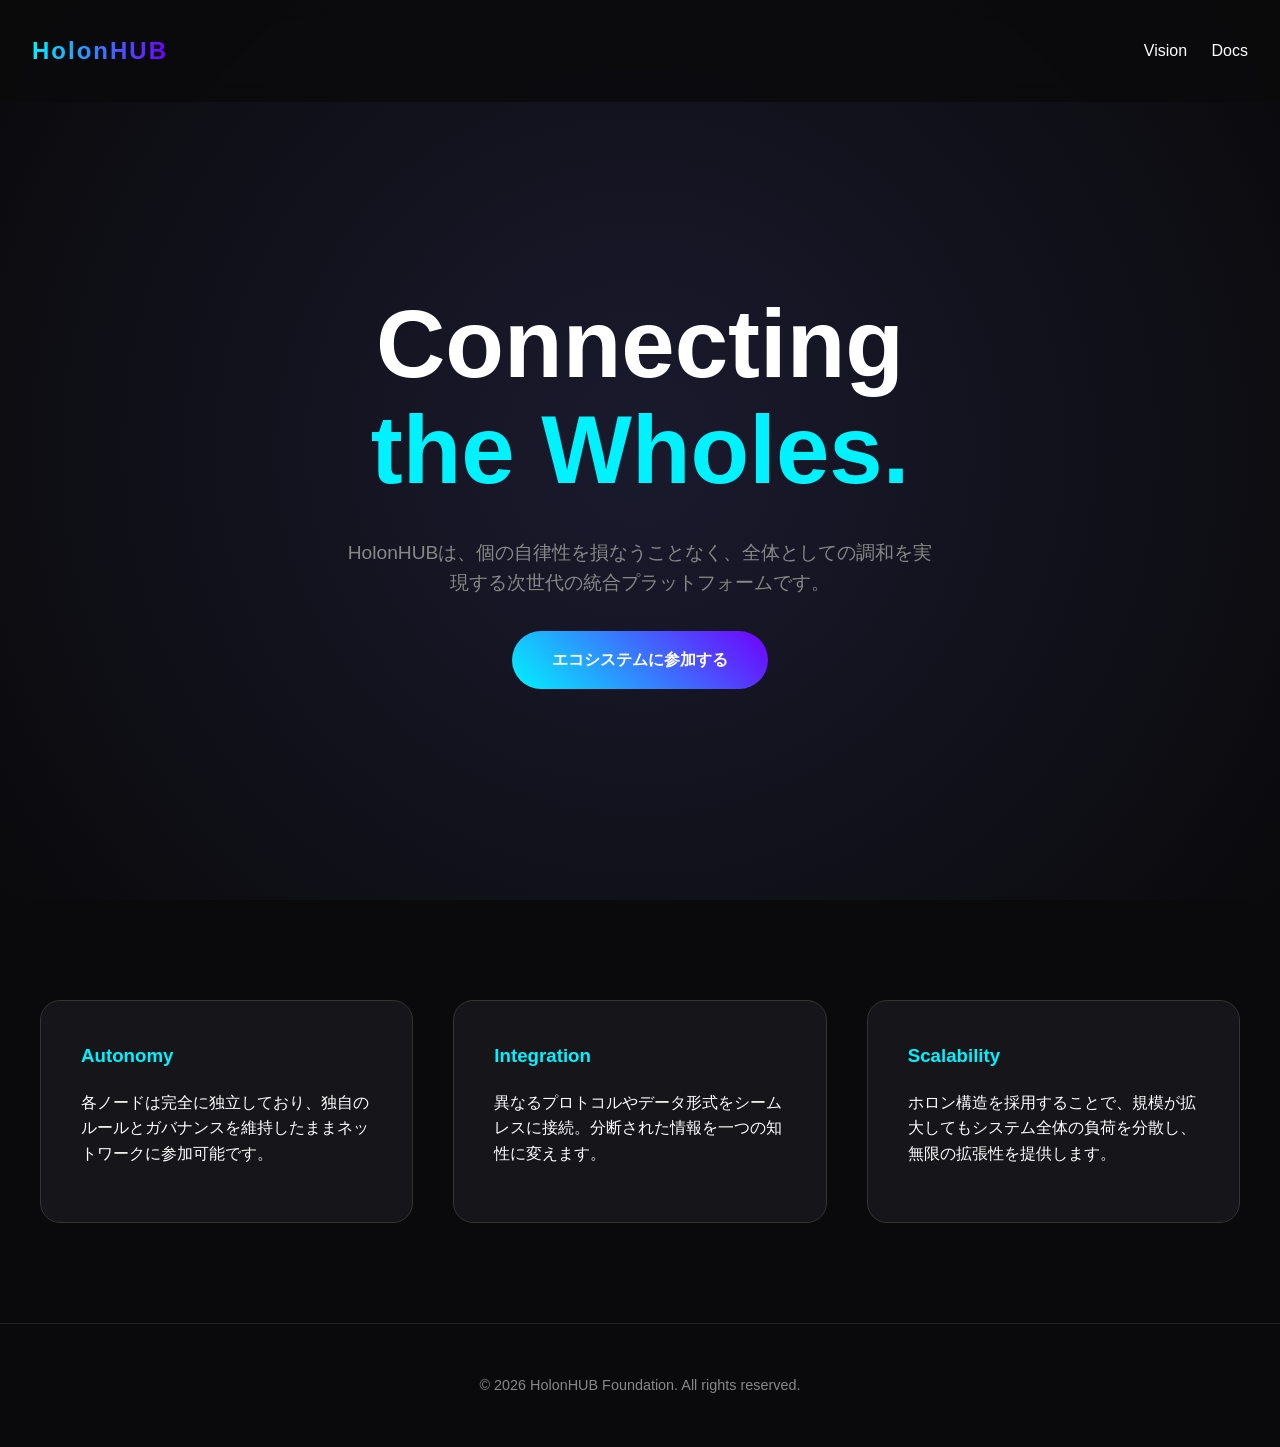
==== docs/index.html @ 489d226c "Rename important/docs/index.html to docs/index.html" ====
<!DOCTYPE html>
<html lang="ja">
<head>
    <meta charset="UTF-8">
    <meta name="robots" content="noindex, nofollow">
    <meta name="viewport" content="width=device-width, initial-scale=1.0">
    <title>HolonHUB | The Nexus of Autonomy</title>
    <style>
        :root {
            --primary: #00f2ff;
            --secondary: #7000ff;
            --bg: #0a0a0c;
            --text: #ffffff;
            --gray: #888;
        }

        body {
            margin: 0;
            font-family: 'Helvetica Neue', Arial, sans-serif;
            background-color: var(--bg);
            color: var(--text);
            line-height: 1.6;
            overflow-x: hidden;
        }

        /* Header */
        header {
            padding: 2rem;
            display: flex;
            justify-content: space-between;
            align-items: center;
            position: fixed;
            width: 100%;
            box-sizing: border-box;
            z-index: 100;
            background: rgba(10, 10, 12, 0.8);
            backdrop-filter: blur(10px);
        }

        .logo {
            font-size: 1.5rem;
            font-weight: bold;
            letter-spacing: 2px;
            background: linear-gradient(to right, var(--primary), var(--secondary));
            -webkit-background-clip: text;
            -webkit-text-fill-color: transparent;
        }

        /* Hero Section */
        .hero {
            height: 100vh;
            display: flex;
            flex-direction: column;
            justify-content: center;
            align-items: center;
            text-align: center;
            background: radial-gradient(circle at center, #1a1a2e 0%, #0a0a0c 100%);
        }

        .hero h1 {
            font-size: clamp(3rem, 10vw, 6rem);
            margin-bottom: 1rem;
            line-height: 1.1;
        }

        .hero p {
            font-size: 1.2rem;
            color: var(--gray);
            max-width: 600px;
            margin-bottom: 2rem;
        }

        .cta-button {
            padding: 1rem 2.5rem;
            background: linear-gradient(45deg, var(--primary), var(--secondary));
            border: none;
            color: white;
            font-weight: bold;
            border-radius: 50px;
            cursor: pointer;
            transition: transform 0.3s ease;
            text-decoration: none;
        }

        .cta-button:hover {
            transform: scale(1.05);
            box-shadow: 0 0 20px rgba(0, 242, 255, 0.4);
        }

        /* Features Section */
        .features {
            padding: 100px 20px;
            display: grid;
            grid-template-columns: repeat(auto-fit, minmax(300px, 1fr));
            gap: 40px;
            max-width: 1200px;
            margin: 0 auto;
        }

        .feature-card {
            background: #16161a;
            padding: 40px;
            border-radius: 20px;
            border: 1px solid #333;
            transition: border-color 0.3s;
        }

        .feature-card:hover {
            border-color: var(--primary);
        }

        .feature-card h3 {
            color: var(--primary);
            margin-top: 0;
        }

        /* Footer */
        footer {
            text-align: center;
            padding: 50px;
            border-top: 1px solid #222;
            color: var(--gray);
            font-size: 0.9rem;
        }
    </style>
</head>
<body>

    <header>
        <div class="logo">HolonHUB</div>
        <nav>
            <a href="#" style="color: white; text-decoration: none; margin-left: 20px;">Vision</a>
            <a href="#" style="color: white; text-decoration: none; margin-left: 20px;">Docs</a>
        </nav>
    </header>

    <section class="hero">
        <h1>Connecting<br><span style="color: var(--primary);">the Wholes.</span></h1>
        <p>HolonHUBは、個の自律性を損なうことなく、全体としての調和を実現する次世代の統合プラットフォームです。</p>
        <a href="#" class="cta-button">エコシステムに参加する</a>
    </section>

    <section class="features">
        <div class="feature-card">
            <h3>Autonomy</h3>
            <p>各ノードは完全に独立しており、独自のルールとガバナンスを維持したままネットワークに参加可能です。</p>
        </div>
        <div class="feature-card">
            <h3>Integration</h3>
            <p>異なるプロトコルやデータ形式をシームレスに接続。分断された情報を一つの知性に変えます。</p>
        </div>
        <div class="feature-card">
            <h3>Scalability</h3>
            <p>ホロン構造を採用することで、規模が拡大してもシステム全体の負荷を分散し、無限の拡張性を提供します。</p>
        </div>
    </section>

    <footer>
        &copy; 2026 HolonHUB Foundation. All rights reserved.
    </footer>

</body>
</html>
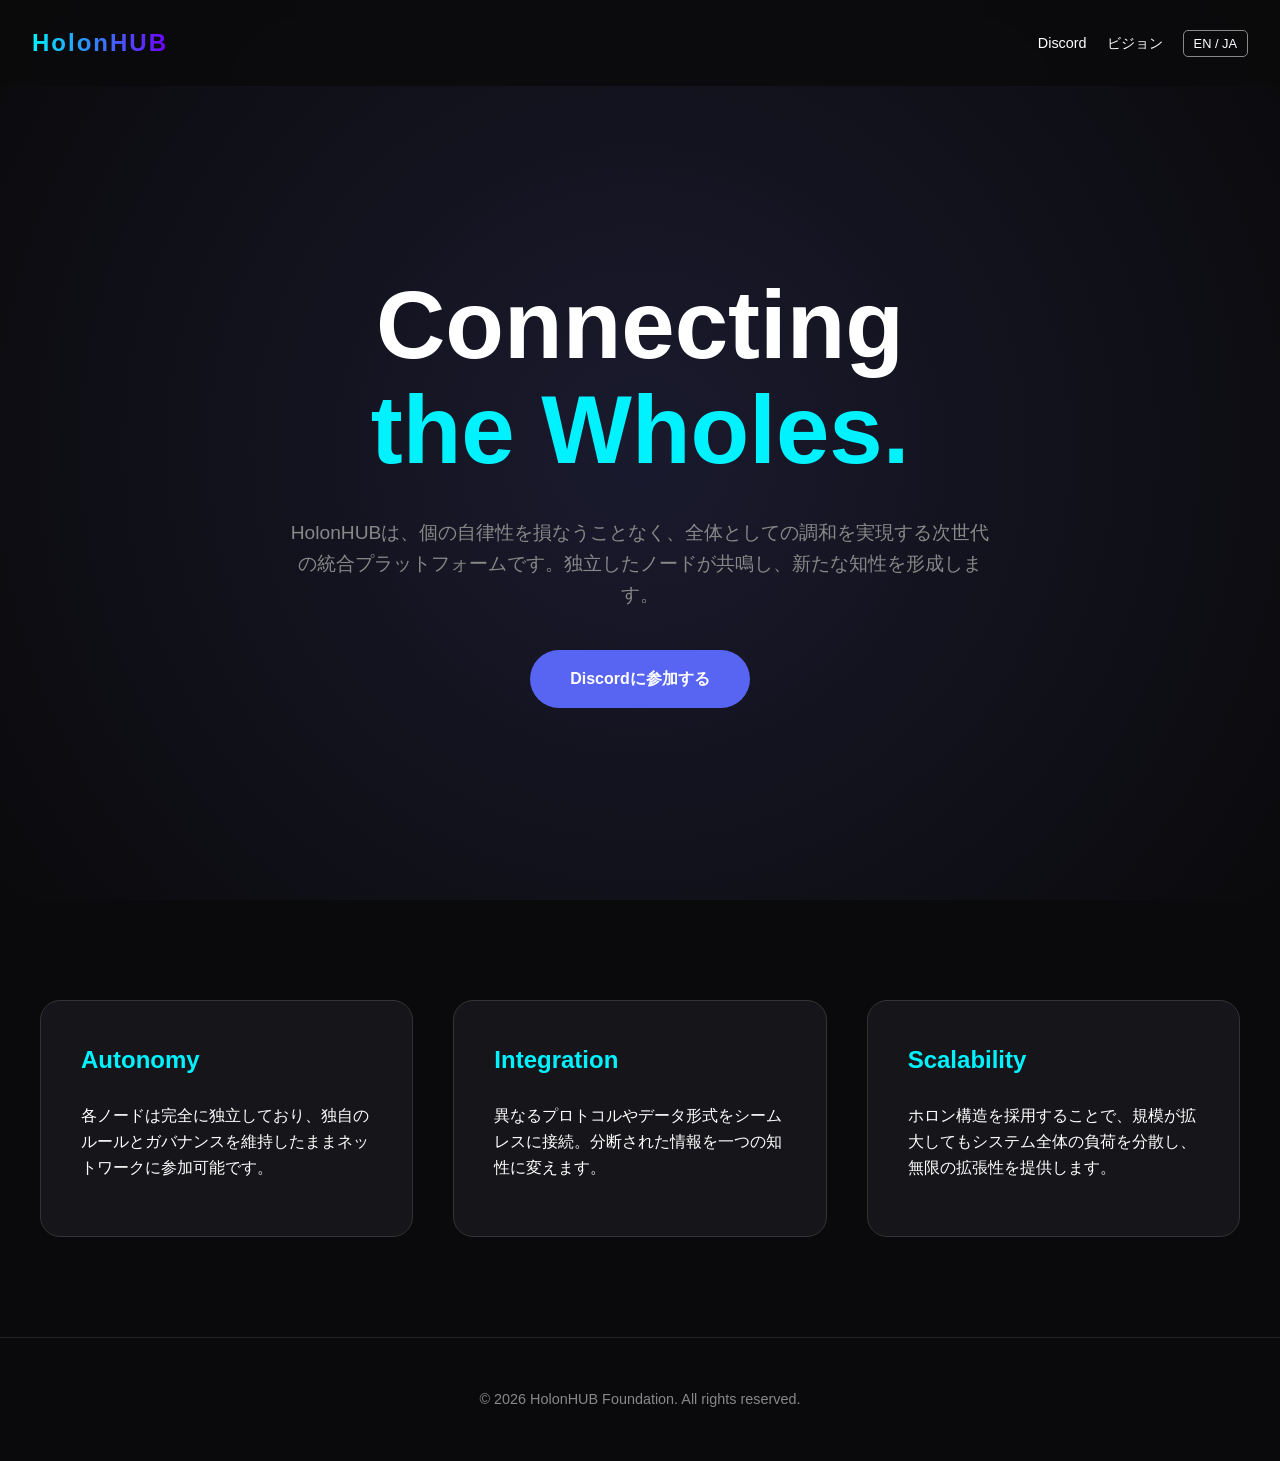
==== commit 6ea94b7d: "Update index.html" ====
--- a/docs/index.html
+++ b/docs/index.html
@@ -12,6 +12,7 @@
             --bg: #0a0a0c;
             --text: #ffffff;
             --gray: #888;
+            --discord: #5865F2;
         }
 
         body {
@@ -23,9 +24,15 @@
             overflow-x: hidden;
         }
 
+        /* Language Switching Logic */
+        [lang="en"] .lang-ja,
+        [lang="ja"] .lang-en {
+            display: none;
+        }
+
         /* Header */
         header {
-            padding: 2rem;
+            padding: 1.5rem 2rem;
             display: flex;
             justify-content: space-between;
             align-items: center;
@@ -46,6 +53,33 @@
             -webkit-text-fill-color: transparent;
         }
 
+        nav {
+            display: flex;
+            align-items: center;
+            gap: 20px;
+        }
+
+        nav a {
+            color: white;
+            text-decoration: none;
+            font-size: 0.9rem;
+            transition: color 0.3s;
+        }
+
+        nav a:hover {
+            color: var(--primary);
+        }
+
+        .lang-switch {
+            background: transparent;
+            border: 1px solid var(--gray);
+            color: white;
+            padding: 5px 10px;
+            border-radius: 5px;
+            cursor: pointer;
+            font-size: 0.8rem;
+        }
+
         /* Hero Section */
         .hero {
             height: 100vh;
@@ -55,6 +89,7 @@
             align-items: center;
             text-align: center;
             background: radial-gradient(circle at center, #1a1a2e 0%, #0a0a0c 100%);
+            padding: 0 20px;
         }
 
         .hero h1 {
@@ -66,8 +101,13 @@
         .hero p {
             font-size: 1.2rem;
             color: var(--gray);
-            max-width: 600px;
-            margin-bottom: 2rem;
+            max-width: 700px;
+            margin-bottom: 2.5rem;
+        }
+
+        .cta-group {
+            display: flex;
+            gap: 20px;
         }
 
         .cta-button {
@@ -78,8 +118,12 @@
             font-weight: bold;
             border-radius: 50px;
             cursor: pointer;
-            transition: transform 0.3s ease;
+            transition: transform 0.3s ease, box-shadow 0.3s;
             text-decoration: none;
+        }
+
+        .discord-button {
+            background: var(--discord);
         }
 
         .cta-button:hover {
@@ -102,16 +146,18 @@
             padding: 40px;
             border-radius: 20px;
             border: 1px solid #333;
-            transition: border-color 0.3s;
+            transition: 0.3s;
         }
 
         .feature-card:hover {
             border-color: var(--primary);
+            background: #1c1c22;
         }
 
         .feature-card h3 {
             color: var(--primary);
             margin-top: 0;
+            font-size: 1.5rem;
         }
 
         /* Footer */
@@ -124,34 +170,45 @@
         }
     </style>
 </head>
-<body>
-
-    <header>
+<body lang="ja"> <header>
         <div class="logo">HolonHUB</div>
         <nav>
-            <a href="#" style="color: white; text-decoration: none; margin-left: 20px;">Vision</a>
-            <a href="#" style="color: white; text-decoration: none; margin-left: 20px;">Docs</a>
+            <a href="https://discord.gg/EHBXqgZZYN" target="_blank">Discord</a>
+            <a href="#" class="lang-ja">ビジョン</a>
+            <a href="#" class="lang-en">Vision</a>
+            <button class="lang-switch" onclick="toggleLanguage()">EN / JA</button>
         </nav>
     </header>
 
     <section class="hero">
         <h1>Connecting<br><span style="color: var(--primary);">the Wholes.</span></h1>
-        <p>HolonHUBは、個の自律性を損なうことなく、全体としての調和を実現する次世代の統合プラットフォームです。</p>
-        <a href="#" class="cta-button">エコシステムに参加する</a>
+        
+        <p class="lang-ja">HolonHUBは、個の自律性を損なうことなく、全体としての調和を実現する次世代の統合プラットフォームです。独立したノードが共鳴し、新たな知性を形成します。</p>
+        <p class="lang-en">HolonHUB is a next-generation integration platform that achieves harmony as a whole without sacrificing individual autonomy. Independent nodes resonate to form a new intelligence.</p>
+        
+        <div class="cta-group">
+            <a href="https://discord.gg/EHBXqgZZYN" target="_blank" class="cta-button discord-button">
+                <span class="lang-ja">Discordに参加する</span>
+                <span class="lang-en">Join Discord</span>
+            </a>
+        </div>
     </section>
 
     <section class="features">
         <div class="feature-card">
             <h3>Autonomy</h3>
-            <p>各ノードは完全に独立しており、独自のルールとガバナンスを維持したままネットワークに参加可能です。</p>
+            <p class="lang-ja">各ノードは完全に独立しており、独自のルールとガバナンスを維持したままネットワークに参加可能です。</p>
+            <p class="lang-en">Each node is completely independent, allowing participation in the network while maintaining its own rules and governance.</p>
         </div>
         <div class="feature-card">
             <h3>Integration</h3>
-            <p>異なるプロトコルやデータ形式をシームレスに接続。分断された情報を一つの知性に変えます。</p>
+            <p class="lang-ja">異なるプロトコルやデータ形式をシームレスに接続。分断された情報を一つの知性に変えます。</p>
+            <p class="lang-en">Seamlessly connect different protocols and data formats. Transform fragmented information into a single intelligence.</p>
         </div>
         <div class="feature-card">
             <h3>Scalability</h3>
-            <p>ホロン構造を採用することで、規模が拡大してもシステム全体の負荷を分散し、無限の拡張性を提供します。</p>
+            <p class="lang-ja">ホロン構造を採用することで、規模が拡大してもシステム全体の負荷を分散し、無限の拡張性を提供します。</p>
+            <p class="lang-en">By adopting a holonic structure, the system distributes the load even as it scales, providing infinite extensibility.</p>
         </div>
     </section>
 
@@ -159,5 +216,16 @@
         &copy; 2026 HolonHUB Foundation. All rights reserved.
     </footer>
 
+    <script>
+        function toggleLanguage() {
+            const body = document.body;
+            if (body.getAttribute('lang') === 'ja') {
+                body.setAttribute('lang', 'en');
+            } else {
+                body.setAttribute('lang', 'ja');
+            }
+        }
+    </script>
+
 </body>
 </html>
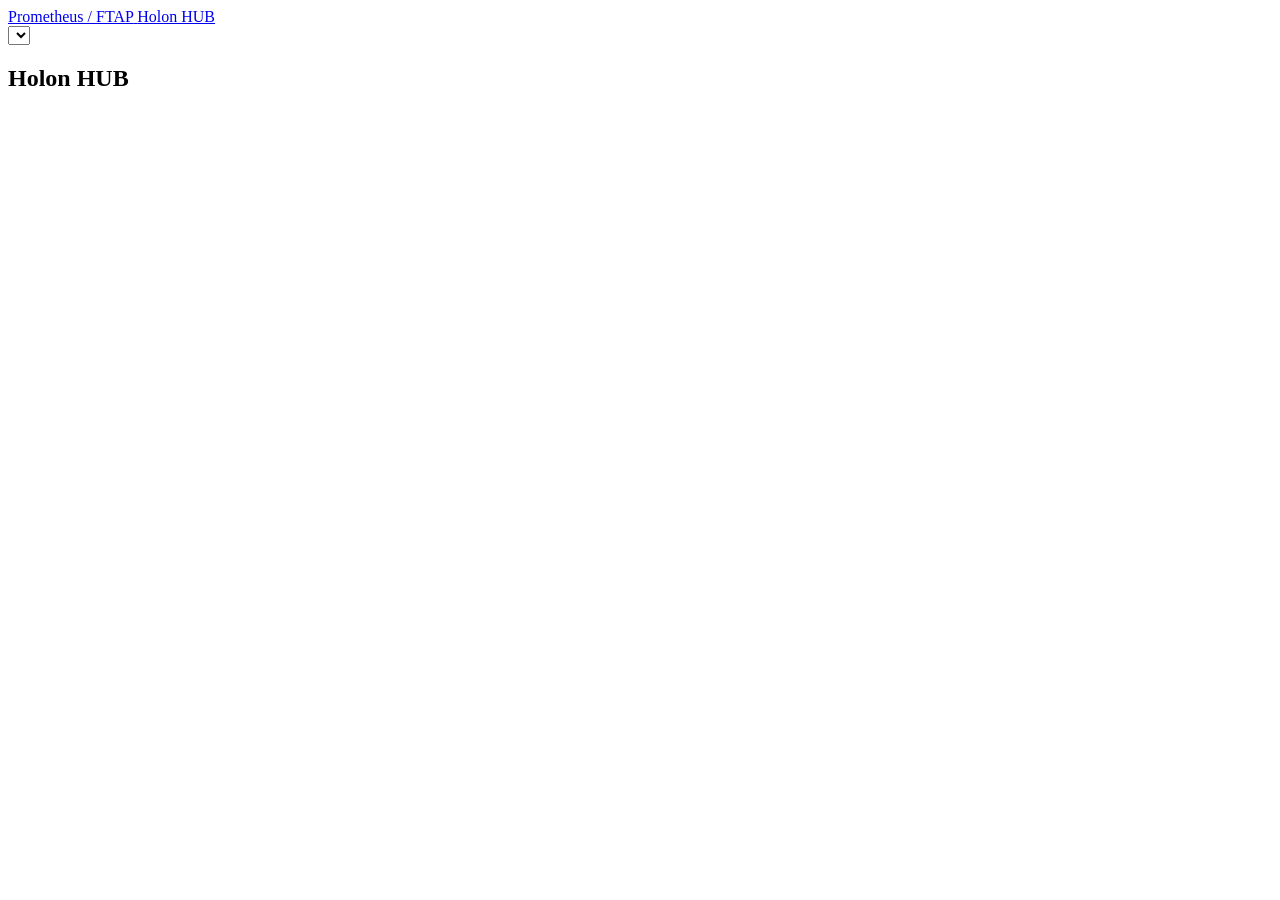
==== commit fb3524ce: "Update index.html" ====
--- a/docs/index.html
+++ b/docs/index.html
@@ -2,230 +2,131 @@
 <html lang="ja">
 <head>
     <meta charset="UTF-8">
+    <meta name="viewport" content="width=device-width, initial-scale=1.0">
     <meta name="robots" content="noindex, nofollow">
-    <meta name="viewport" content="width=device-width, initial-scale=1.0">
-    <title>HolonHUB | The Nexus of Autonomy</title>
-    <style>
-        :root {
-            --primary: #00f2ff;
-            --secondary: #7000ff;
-            --bg: #0a0a0c;
-            --text: #ffffff;
-            --gray: #888;
-            --discord: #5865F2;
-        }
+    <meta name="description" content="Holon HUB v1.5.5 multilingual overview built from hub-*.lua and orion.lua.">
+    <meta name="theme-color" content="#08111c">
+    <title>Holon HUB | Multilingual Build Overview</title>
+    <link rel="stylesheet" href="styles.css">
+</head>
+<body>
+    <div class="site-shell">
+        <div class="bg-orb orb-one" aria-hidden="true"></div>
+        <div class="bg-orb orb-two" aria-hidden="true"></div>
+        <div class="bg-grid" aria-hidden="true"></div>
 
-        body {
-            margin: 0;
-            font-family: 'Helvetica Neue', Arial, sans-serif;
-            background-color: var(--bg);
-            color: var(--text);
-            line-height: 1.6;
-            overflow-x: hidden;
-        }
+        <header class="site-header">
+            <a class="brand" href="#top" aria-label="Holon HUB home">
+                <span class="brand-meta">Prometheus / FTAP</span>
+                <span class="brand-line">
+                    <span class="brand-name">Holon HUB</span>
+                    <span class="brand-version" id="brand-version"></span>
+                </span>
+            </a>
 
-        /* Language Switching Logic */
-        [lang="en"] .lang-ja,
-        [lang="ja"] .lang-en {
-            display: none;
-        }
+            <nav class="main-nav" aria-label="Primary">
+                <a href="#overview" data-nav="overview"></a>
+                <a href="#systems" data-nav="systems"></a>
+                <a href="#interface" data-nav="interface"></a>
+                <a href="#languages" data-nav="languages"></a>
+            </nav>
 
-        /* Header */
-        header {
-            padding: 1.5rem 2rem;
-            display: flex;
-            justify-content: space-between;
-            align-items: center;
-            position: fixed;
-            width: 100%;
-            box-sizing: border-box;
-            z-index: 100;
-            background: rgba(10, 10, 12, 0.8);
-            backdrop-filter: blur(10px);
-        }
+            <label class="locale-control" for="locale-select">
+                <span class="locale-label" id="locale-label"></span>
+                <select id="locale-select" aria-label="Language"></select>
+            </label>
+        </header>
 
-        .logo {
-            font-size: 1.5rem;
-            font-weight: bold;
-            letter-spacing: 2px;
-            background: linear-gradient(to right, var(--primary), var(--secondary));
-            -webkit-background-clip: text;
-            -webkit-text-fill-color: transparent;
-        }
+        <main id="top">
+            <section class="hero reveal">
+                <div class="hero-copy">
+                    <p class="eyebrow" id="hero-eyebrow"></p>
+                    <h1 class="hero-title">
+                        <span class="hero-title-main">Holon HUB</span>
+                        <span class="hero-title-sub" id="hero-subtitle"></span>
+                    </h1>
+                    <p class="hero-lead" id="hero-lead"></p>
 
-        nav {
-            display: flex;
-            align-items: center;
-            gap: 20px;
-        }
+                    <div class="cta-row">
+                        <a class="button button-primary" id="cta-discord" target="_blank" rel="noreferrer"></a>
+                        <a class="button button-secondary" id="cta-tiktok" target="_blank" rel="noreferrer"></a>
+                        <a class="button button-secondary" id="cta-youtube" target="_blank" rel="noreferrer"></a>
+                    </div>
 
-        nav a {
-            color: white;
-            text-decoration: none;
-            font-size: 0.9rem;
-            transition: color 0.3s;
-        }
+                    <div class="stats-grid" id="stats-grid"></div>
+                </div>
 
-        nav a:hover {
-            color: var(--primary);
-        }
+                <aside class="hero-panel glass-card">
+                    <div class="panel-top">
+                        <p class="panel-kicker" id="snapshot-kicker"></p>
+                        <h2 class="panel-title" id="snapshot-title"></h2>
+                    </div>
+                    <p class="panel-body" id="snapshot-body"></p>
+                    <dl class="snapshot-list" id="snapshot-list"></dl>
+                    <div class="pill-row" id="source-pills"></div>
+                </aside>
+            </section>
 
-        .lang-switch {
-            background: transparent;
-            border: 1px solid var(--gray);
-            color: white;
-            padding: 5px 10px;
-            border-radius: 5px;
-            cursor: pointer;
-            font-size: 0.8rem;
-        }
+            <section id="overview" class="section reveal">
+                <div class="section-head">
+                    <p class="section-kicker" id="overview-kicker"></p>
+                    <h2 class="section-title" id="overview-title"></h2>
+                </div>
 
-        /* Hero Section */
-        .hero {
-            height: 100vh;
-            display: flex;
-            flex-direction: column;
-            justify-content: center;
-            align-items: center;
-            text-align: center;
-            background: radial-gradient(circle at center, #1a1a2e 0%, #0a0a0c 100%);
-            padding: 0 20px;
-        }
+                <div class="overview-layout">
+                    <article class="glass-card narrative-card">
+                        <p id="overview-body"></p>
+                    </article>
 
-        .hero h1 {
-            font-size: clamp(3rem, 10vw, 6rem);
-            margin-bottom: 1rem;
-            line-height: 1.1;
-        }
+                    <aside class="glass-card detail-card">
+                        <dl class="detail-list" id="detail-list"></dl>
+                    </aside>
+                </div>
+            </section>
 
-        .hero p {
-            font-size: 1.2rem;
-            color: var(--gray);
-            max-width: 700px;
-            margin-bottom: 2.5rem;
-        }
+            <section id="systems" class="section reveal">
+                <div class="section-head">
+                    <p class="section-kicker" id="systems-kicker"></p>
+                    <h2 class="section-title" id="systems-title"></h2>
+                    <p class="section-body" id="systems-body"></p>
+                </div>
 
-        .cta-group {
-            display: flex;
-            gap: 20px;
-        }
+                <div class="systems-grid" id="systems-grid"></div>
+            </section>
 
-        .cta-button {
-            padding: 1rem 2.5rem;
-            background: linear-gradient(45deg, var(--primary), var(--secondary));
-            border: none;
-            color: white;
-            font-weight: bold;
-            border-radius: 50px;
-            cursor: pointer;
-            transition: transform 0.3s ease, box-shadow 0.3s;
-            text-decoration: none;
-        }
+            <section id="interface" class="section reveal">
+                <div class="section-head">
+                    <p class="section-kicker" id="interface-kicker"></p>
+                    <h2 class="section-title" id="interface-title"></h2>
+                    <p class="section-body" id="interface-body"></p>
+                </div>
 
-        .discord-button {
-            background: var(--discord);
-        }
+                <div class="interface-shell glass-card">
+                    <div class="interface-meta">
+                        <span class="interface-badge" id="interface-badge"></span>
+                        <span class="interface-source" id="interface-source"></span>
+                    </div>
+                    <div class="tab-grid" id="tab-grid"></div>
+                </div>
+            </section>
 
-        .cta-button:hover {
-            transform: scale(1.05);
-            box-shadow: 0 0 20px rgba(0, 242, 255, 0.4);
-        }
+            <section id="languages" class="section reveal">
+                <div class="section-head">
+                    <p class="section-kicker" id="languages-kicker"></p>
+                    <h2 class="section-title" id="languages-title"></h2>
+                    <p class="section-body" id="languages-body"></p>
+                </div>
 
-        /* Features Section */
-        .features {
-            padding: 100px 20px;
-            display: grid;
-            grid-template-columns: repeat(auto-fit, minmax(300px, 1fr));
-            gap: 40px;
-            max-width: 1200px;
-            margin: 0 auto;
-        }
+                <div class="locale-grid" id="locale-grid"></div>
+            </section>
+        </main>
 
-        .feature-card {
-            background: #16161a;
-            padding: 40px;
-            border-radius: 20px;
-            border: 1px solid #333;
-            transition: 0.3s;
-        }
+        <footer class="site-footer">
+            <p id="footer-copy"></p>
+        </footer>
+    </div>
 
-        .feature-card:hover {
-            border-color: var(--primary);
-            background: #1c1c22;
-        }
-
-        .feature-card h3 {
-            color: var(--primary);
-            margin-top: 0;
-            font-size: 1.5rem;
-        }
-
-        /* Footer */
-        footer {
-            text-align: center;
-            padding: 50px;
-            border-top: 1px solid #222;
-            color: var(--gray);
-            font-size: 0.9rem;
-        }
-    </style>
-</head>
-<body lang="ja"> <header>
-        <div class="logo">HolonHUB</div>
-        <nav>
-            <a href="https://discord.gg/EHBXqgZZYN" target="_blank">Discord</a>
-            <a href="#" class="lang-ja">ビジョン</a>
-            <a href="#" class="lang-en">Vision</a>
-            <button class="lang-switch" onclick="toggleLanguage()">EN / JA</button>
-        </nav>
-    </header>
-
-    <section class="hero">
-        <h1>Connecting<br><span style="color: var(--primary);">the Wholes.</span></h1>
-        
-        <p class="lang-ja">HolonHUBは、個の自律性を損なうことなく、全体としての調和を実現する次世代の統合プラットフォームです。独立したノードが共鳴し、新たな知性を形成します。</p>
-        <p class="lang-en">HolonHUB is a next-generation integration platform that achieves harmony as a whole without sacrificing individual autonomy. Independent nodes resonate to form a new intelligence.</p>
-        
-        <div class="cta-group">
-            <a href="https://discord.gg/EHBXqgZZYN" target="_blank" class="cta-button discord-button">
-                <span class="lang-ja">Discordに参加する</span>
-                <span class="lang-en">Join Discord</span>
-            </a>
-        </div>
-    </section>
-
-    <section class="features">
-        <div class="feature-card">
-            <h3>Autonomy</h3>
-            <p class="lang-ja">各ノードは完全に独立しており、独自のルールとガバナンスを維持したままネットワークに参加可能です。</p>
-            <p class="lang-en">Each node is completely independent, allowing participation in the network while maintaining its own rules and governance.</p>
-        </div>
-        <div class="feature-card">
-            <h3>Integration</h3>
-            <p class="lang-ja">異なるプロトコルやデータ形式をシームレスに接続。分断された情報を一つの知性に変えます。</p>
-            <p class="lang-en">Seamlessly connect different protocols and data formats. Transform fragmented information into a single intelligence.</p>
-        </div>
-        <div class="feature-card">
-            <h3>Scalability</h3>
-            <p class="lang-ja">ホロン構造を採用することで、規模が拡大してもシステム全体の負荷を分散し、無限の拡張性を提供します。</p>
-            <p class="lang-en">By adopting a holonic structure, the system distributes the load even as it scales, providing infinite extensibility.</p>
-        </div>
-    </section>
-
-    <footer>
-        &copy; 2026 HolonHUB Foundation. All rights reserved.
-    </footer>
-
-    <script>
-        function toggleLanguage() {
-            const body = document.body;
-            if (body.getAttribute('lang') === 'ja') {
-                body.setAttribute('lang', 'en');
-            } else {
-                body.setAttribute('lang', 'ja');
-            }
-        }
-    </script>
-
+    <script src="content.js"></script>
+    <script src="app.js"></script>
 </body>
 </html>
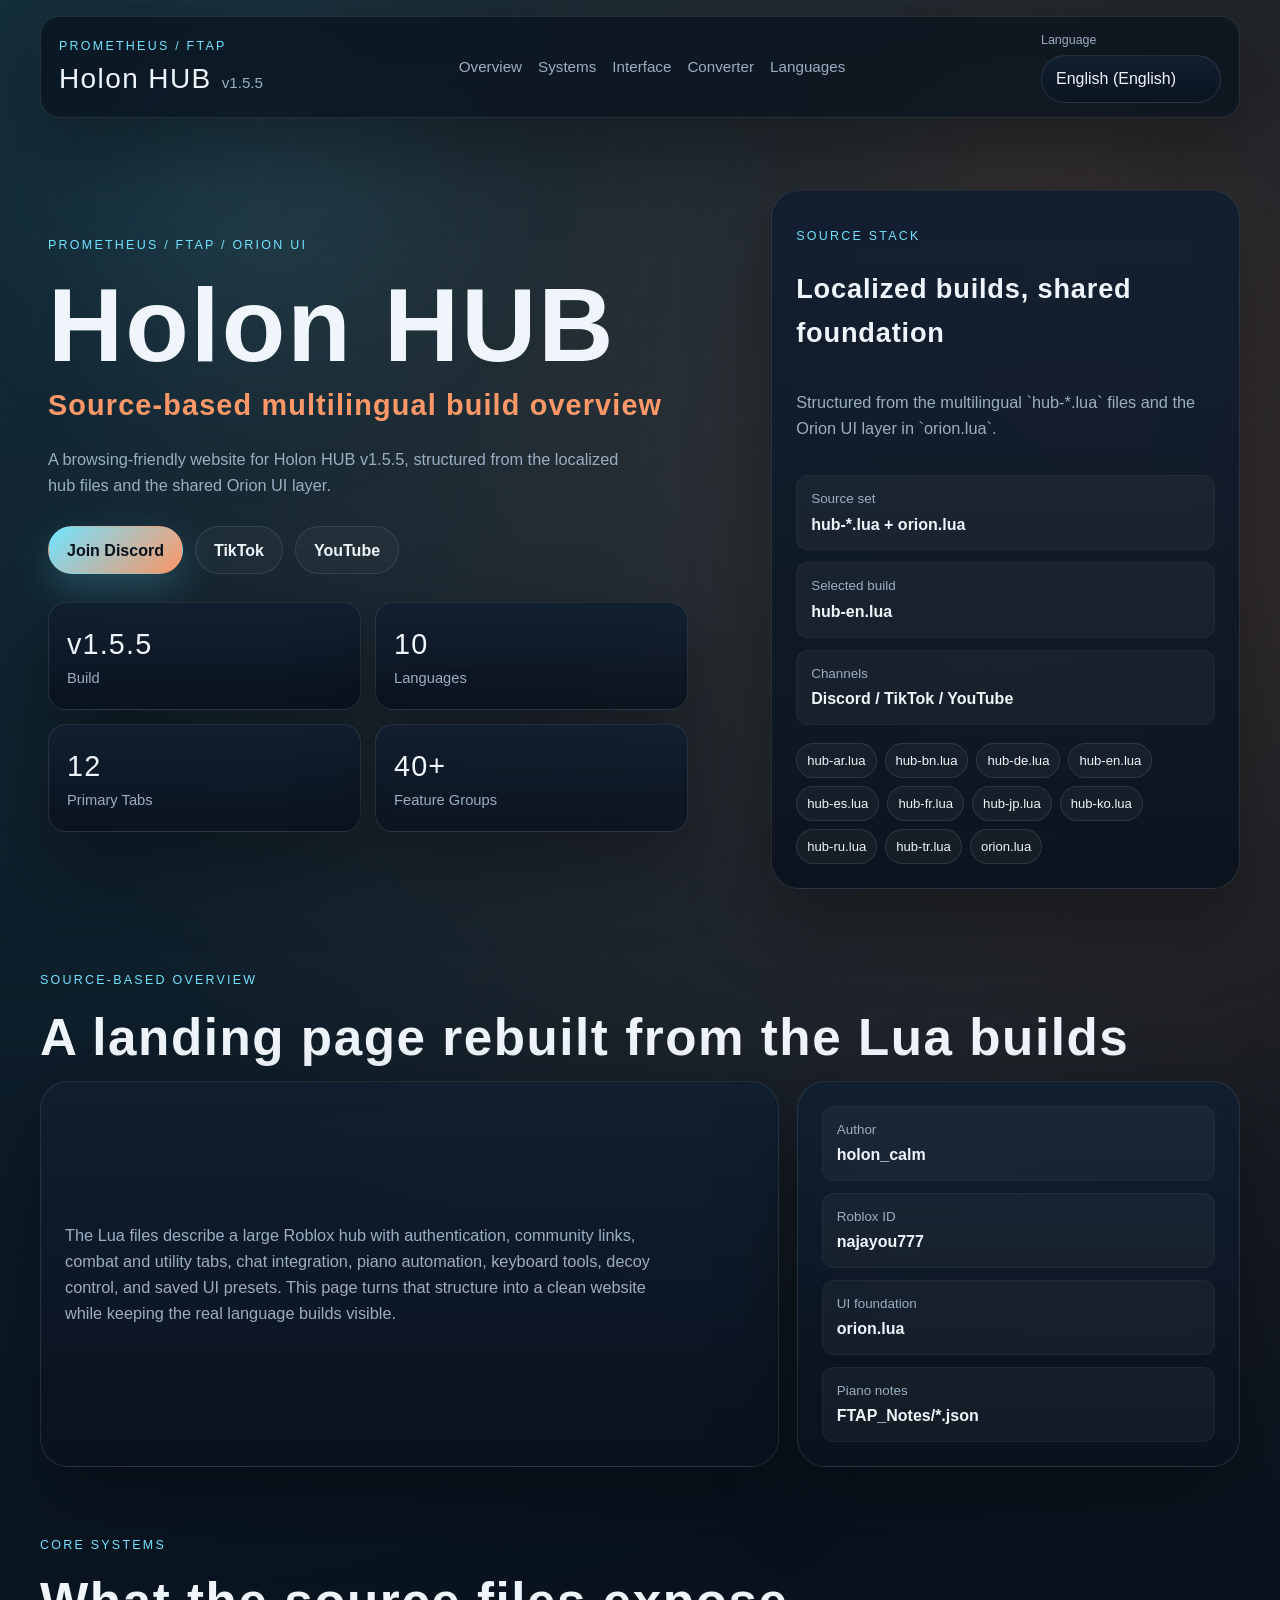
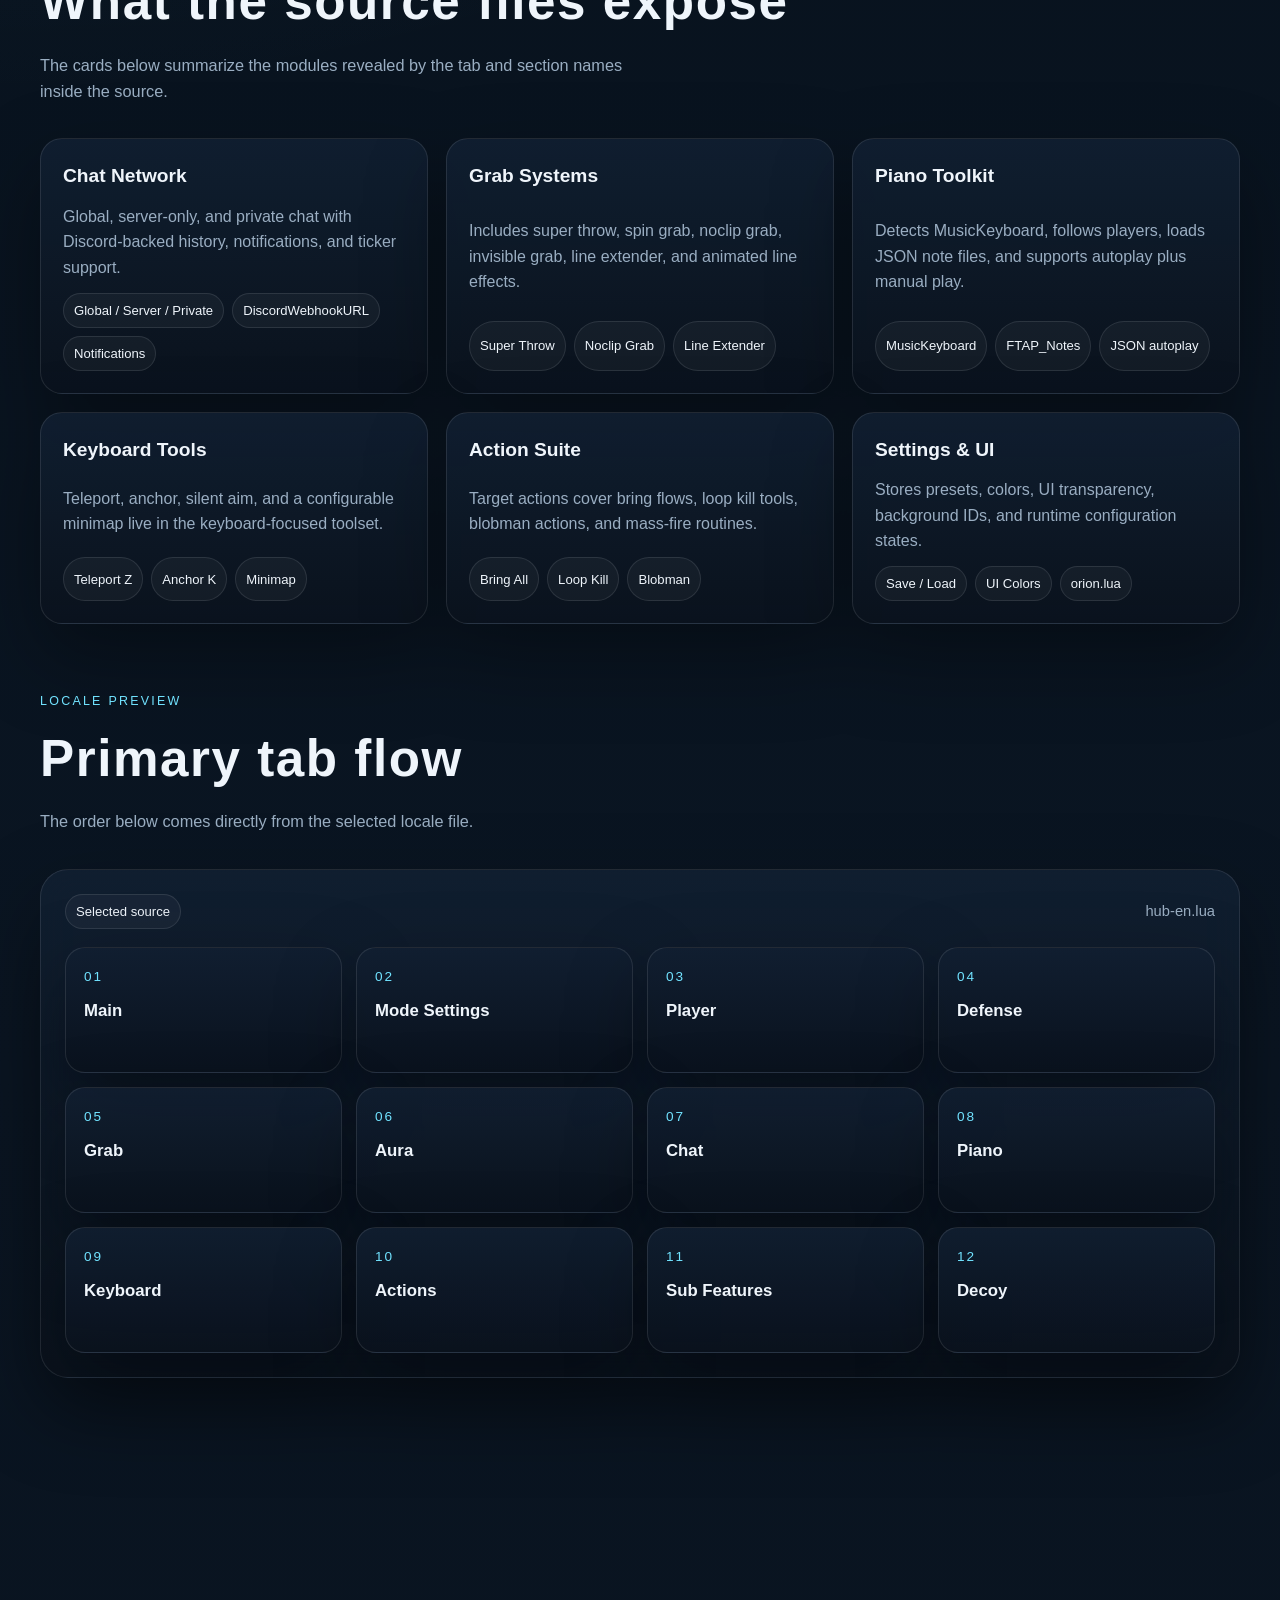
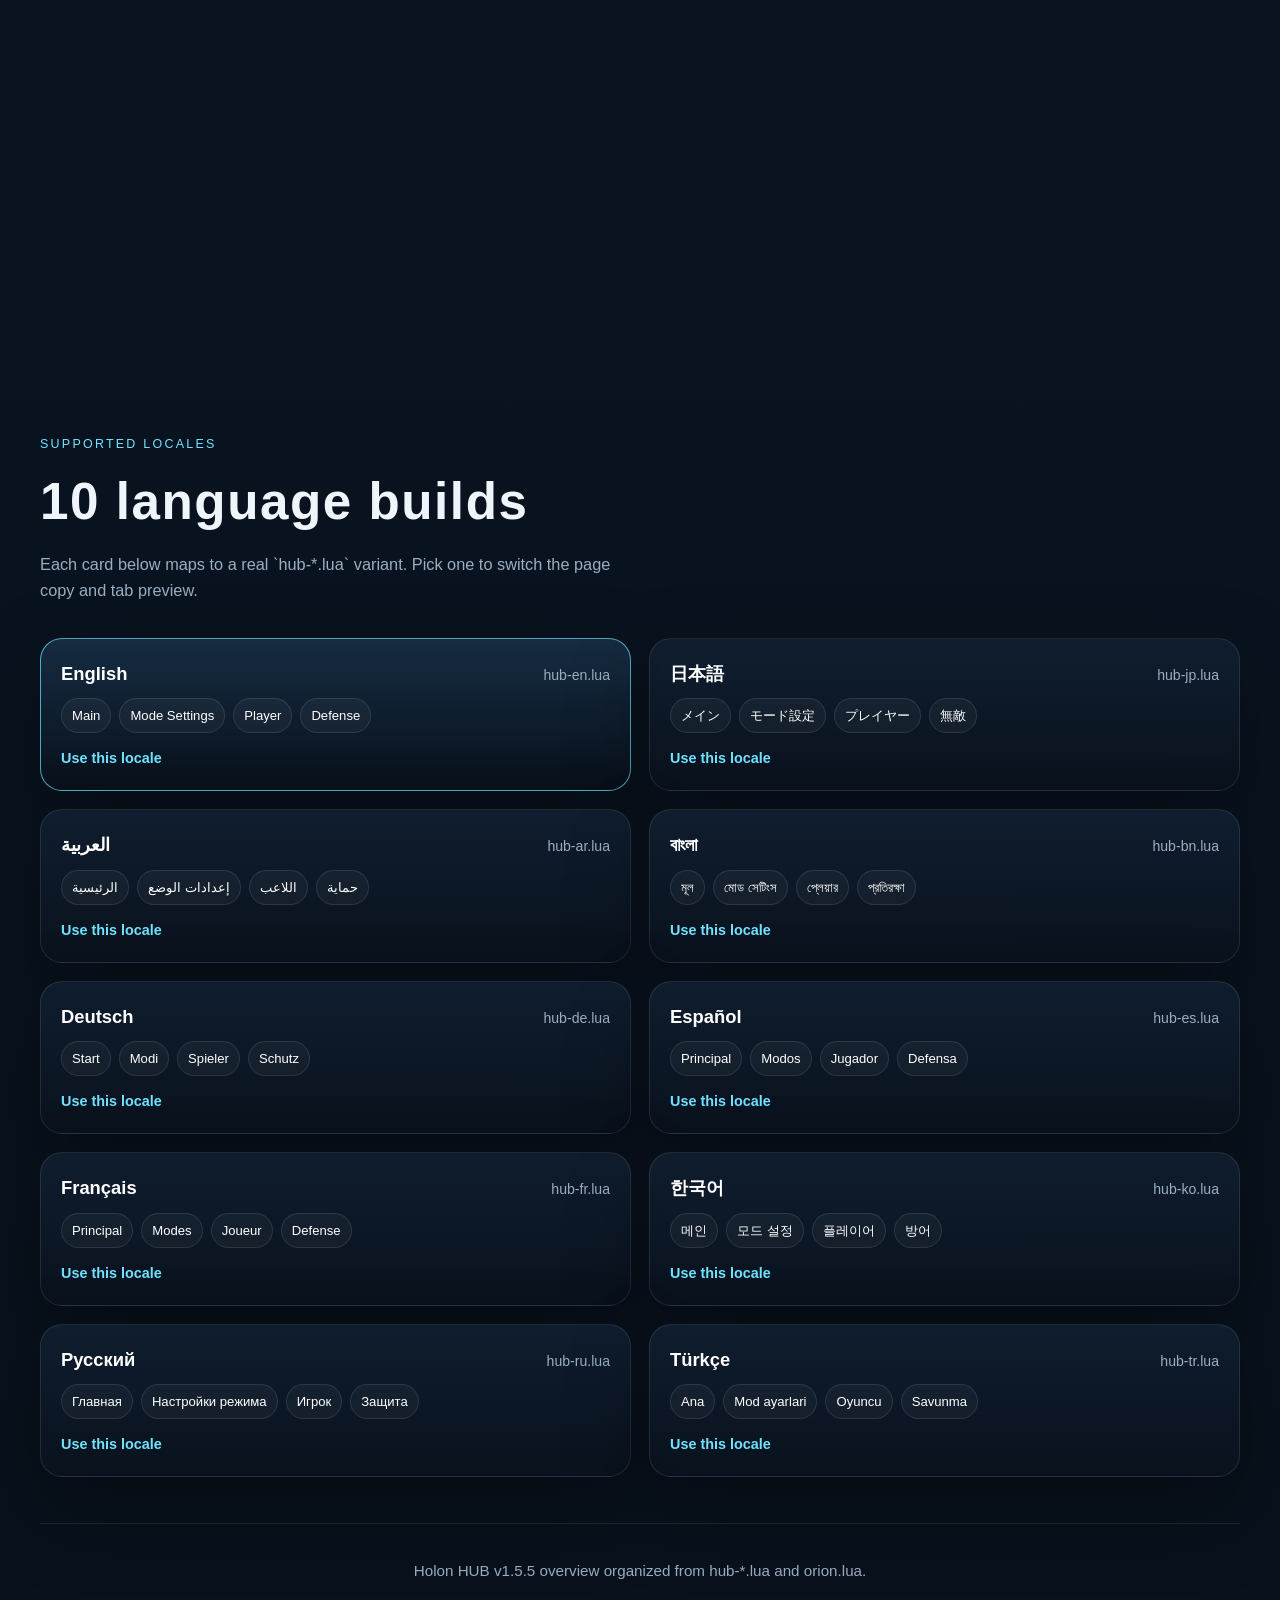
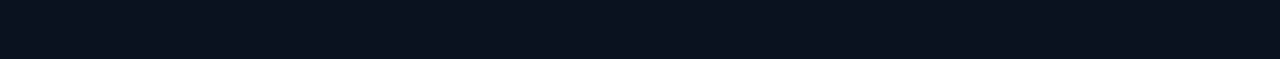
==== commit 11b2ca3c: "Update index.html" ====
--- a/docs/index.html
+++ b/docs/index.html
@@ -28,6 +28,7 @@
                 <a href="#overview" data-nav="overview"></a>
                 <a href="#systems" data-nav="systems"></a>
                 <a href="#interface" data-nav="interface"></a>
+                <a href="#converter" data-nav="converter"></a>
                 <a href="#languages" data-nav="languages"></a>
             </nav>
 
@@ -110,6 +111,50 @@
                 </div>
             </section>
 
+            <section id="converter" class="section reveal">
+                <div class="section-head">
+                    <p class="section-kicker" id="converter-kicker"></p>
+                    <h2 class="section-title" id="converter-title"></h2>
+                    <p class="section-body" id="converter-body"></p>
+                </div>
+
+                <div class="converter-layout">
+                    <article class="glass-card converter-card">
+                        <div class="converter-form-grid">
+                            <label class="field">
+                                <span class="field-label" id="converter-file-label"></span>
+                                <input id="midi-file" type="file" accept=".mid,.midi,audio/midi,audio/x-midi">
+                            </label>
+
+                            <label class="field">
+                                <span class="field-label" id="converter-interval-label"></span>
+                                <input id="min-interval" type="number" min="0" max="5" step="0.01" value="0.05">
+                            </label>
+
+                            <label class="field">
+                                <span class="field-label" id="converter-mode-label"></span>
+                                <select id="chord-mode">
+                                    <option value="highest">highest</option>
+                                    <option value="lowest">lowest</option>
+                                </select>
+                            </label>
+                        </div>
+
+                        <div class="cta-row converter-actions">
+                            <button class="button button-primary" id="convert-midi" type="button"></button>
+                            <button class="button button-secondary" id="download-json" type="button" disabled></button>
+                        </div>
+
+                        <p class="converter-hint" id="converter-hint"></p>
+                    </article>
+
+                    <aside class="glass-card converter-card">
+                        <dl class="snapshot-list" id="converter-stats"></dl>
+                        <pre class="converter-output" id="converter-output"></pre>
+                    </aside>
+                </div>
+            </section>
+
             <section id="languages" class="section reveal">
                 <div class="section-head">
                     <p class="section-kicker" id="languages-kicker"></p>
--- a/docs/styles.css
+++ b/docs/styles.css
@@ -0,0 +1,675 @@
+:root {
+    --bg: #08111c;
+    --bg-strong: #0d1725;
+    --surface: rgba(14, 26, 42, 0.74);
+    --surface-strong: rgba(17, 32, 50, 0.94);
+    --surface-soft: rgba(255, 255, 255, 0.04);
+    --line: rgba(255, 255, 255, 0.1);
+    --text: #eff5fb;
+    --muted: #9aaec2;
+    --accent: #71e3ff;
+    --accent-strong: #15b8ea;
+    --accent-warm: #ff9868;
+    --success: #89ffb7;
+    --shadow: 0 32px 80px rgba(0, 0, 0, 0.35);
+    --radius-lg: 28px;
+    --radius-md: 18px;
+    --radius-sm: 12px;
+    --font-display: "Avenir Next Condensed", "Futura", "Trebuchet MS", sans-serif;
+    --font-body: "Avenir Next", "Noto Sans JP", "Hiragino Sans", "Segoe UI", sans-serif;
+    color-scheme: dark;
+}
+
+* {
+    box-sizing: border-box;
+}
+
+html {
+    scroll-behavior: smooth;
+}
+
+body {
+    margin: 0;
+    min-height: 100vh;
+    background:
+        radial-gradient(circle at top left, rgba(113, 227, 255, 0.14), transparent 34%),
+        radial-gradient(circle at 88% 10%, rgba(255, 152, 104, 0.18), transparent 24%),
+        linear-gradient(180deg, #06101a 0%, #0a1522 55%, #08111c 100%);
+    color: var(--text);
+    font-family: var(--font-body);
+    line-height: 1.6;
+    text-align: start;
+    overflow-x: hidden;
+}
+
+a {
+    color: inherit;
+}
+
+button,
+select {
+    font: inherit;
+}
+
+.site-shell {
+    position: relative;
+    isolation: isolate;
+    width: min(1200px, calc(100vw - 32px));
+    margin: 0 auto;
+    padding-bottom: 48px;
+}
+
+.bg-orb,
+.bg-grid {
+    position: fixed;
+    inset: 0;
+    pointer-events: none;
+    z-index: -2;
+}
+
+.bg-orb {
+    filter: blur(90px);
+    opacity: 0.62;
+}
+
+.orb-one {
+    background: radial-gradient(circle at 20% 20%, rgba(113, 227, 255, 0.22), transparent 20%);
+}
+
+.orb-two {
+    background: radial-gradient(circle at 82% 30%, rgba(255, 152, 104, 0.18), transparent 19%);
+}
+
+.bg-grid {
+    z-index: -1;
+    background-image:
+        linear-gradient(rgba(255, 255, 255, 0.02) 1px, transparent 1px),
+        linear-gradient(90deg, rgba(255, 255, 255, 0.02) 1px, transparent 1px);
+    background-size: 32px 32px;
+    mask-image: linear-gradient(180deg, rgba(0, 0, 0, 0.75), transparent 92%);
+}
+
+.site-header {
+    position: sticky;
+    top: 16px;
+    z-index: 20;
+    display: flex;
+    align-items: center;
+    justify-content: space-between;
+    gap: 24px;
+    margin-top: 16px;
+    padding: 14px 18px;
+    background: rgba(8, 17, 28, 0.72);
+    border: 1px solid var(--line);
+    border-radius: 20px;
+    backdrop-filter: blur(18px);
+    box-shadow: var(--shadow);
+}
+
+.brand {
+    text-decoration: none;
+    min-width: 0;
+}
+
+.brand-meta,
+.eyebrow,
+.section-kicker,
+.panel-kicker {
+    display: inline-block;
+    font-size: 0.78rem;
+    letter-spacing: 0.18em;
+    text-transform: uppercase;
+    color: var(--accent);
+}
+
+.brand-line {
+    display: flex;
+    align-items: baseline;
+    gap: 10px;
+    flex-wrap: wrap;
+}
+
+.brand-name {
+    font-family: var(--font-display);
+    font-size: 1.75rem;
+    letter-spacing: 0.05em;
+}
+
+.brand-version {
+    color: var(--muted);
+    font-size: 0.95rem;
+}
+
+.main-nav {
+    display: flex;
+    align-items: center;
+    gap: 16px;
+    flex-wrap: wrap;
+}
+
+.main-nav a {
+    color: var(--muted);
+    text-decoration: none;
+    font-size: 0.95rem;
+    transition: color 0.2s ease;
+}
+
+.main-nav a:hover,
+.main-nav a:focus-visible {
+    color: var(--text);
+}
+
+.locale-control {
+    display: flex;
+    flex-direction: column;
+    gap: 4px;
+    min-width: 180px;
+}
+
+.locale-label {
+    font-size: 0.78rem;
+    color: var(--muted);
+}
+
+#locale-select {
+    appearance: none;
+    border: 1px solid var(--line);
+    border-radius: 999px;
+    background: linear-gradient(180deg, rgba(18, 32, 50, 0.96), rgba(11, 21, 34, 0.96));
+    color: var(--text);
+    padding: 10px 14px;
+    outline: none;
+}
+
+.hero {
+    display: grid;
+    grid-template-columns: minmax(0, 1.2fr) minmax(320px, 0.8fr);
+    gap: 28px;
+    align-items: stretch;
+    padding: 72px 0 32px;
+}
+
+.hero-copy {
+    padding: 34px 8px 8px;
+}
+
+.hero-title {
+    margin: 10px 0 18px;
+    display: grid;
+    gap: 8px;
+}
+
+.hero-title-main {
+    font-family: var(--font-display);
+    font-size: clamp(3.5rem, 10vw, 6.5rem);
+    line-height: 0.92;
+    letter-spacing: 0.02em;
+}
+
+.hero-title-sub {
+    font-size: clamp(1.2rem, 3vw, 1.8rem);
+    color: var(--accent-warm);
+    font-weight: 700;
+    letter-spacing: 0.04em;
+}
+
+.hero-lead,
+.section-body,
+.panel-body,
+.narrative-card p {
+    color: var(--muted);
+    font-size: 1.02rem;
+    max-width: 66ch;
+}
+
+.cta-row {
+    display: flex;
+    flex-wrap: wrap;
+    gap: 12px;
+    margin: 28px 0 28px;
+}
+
+.button {
+    display: inline-flex;
+    align-items: center;
+    justify-content: center;
+    min-height: 48px;
+    padding: 0 18px;
+    border-radius: 999px;
+    border: 1px solid transparent;
+    text-decoration: none;
+    font-weight: 700;
+    transition:
+        transform 0.22s ease,
+        box-shadow 0.22s ease,
+        border-color 0.22s ease,
+        background 0.22s ease;
+}
+
+.button:hover,
+.button:focus-visible {
+    transform: translateY(-2px);
+}
+
+.button-primary {
+    background: linear-gradient(135deg, var(--accent), var(--accent-warm));
+    color: #07111b;
+    box-shadow: 0 16px 40px rgba(113, 227, 255, 0.22);
+}
+
+.button-secondary {
+    border-color: var(--line);
+    background: rgba(255, 255, 255, 0.03);
+    color: var(--text);
+}
+
+.button-secondary:hover,
+.button-secondary:focus-visible {
+    border-color: rgba(113, 227, 255, 0.45);
+}
+
+.stats-grid {
+    display: grid;
+    grid-template-columns: repeat(2, minmax(0, 1fr));
+    gap: 14px;
+    max-width: 640px;
+}
+
+.stat-card,
+.glass-card,
+.system-card,
+.tab-card,
+.locale-card {
+    background: linear-gradient(180deg, rgba(17, 31, 49, 0.9), rgba(10, 18, 29, 0.88));
+    border: 1px solid var(--line);
+    box-shadow: var(--shadow);
+}
+
+.stat-card {
+    border-radius: var(--radius-md);
+    padding: 18px;
+}
+
+.stat-value {
+    display: block;
+    font-family: var(--font-display);
+    font-size: 1.8rem;
+    letter-spacing: 0.04em;
+}
+
+.stat-label {
+    display: block;
+    color: var(--muted);
+    font-size: 0.92rem;
+}
+
+.glass-card {
+    border-radius: var(--radius-lg);
+    padding: 24px;
+    backdrop-filter: blur(18px);
+}
+
+.hero-panel {
+    display: flex;
+    flex-direction: column;
+    justify-content: space-between;
+    gap: 18px;
+}
+
+.panel-title {
+    margin: 8px 0 0;
+    font-family: var(--font-display);
+    font-size: 1.7rem;
+    letter-spacing: 0.03em;
+}
+
+.snapshot-list,
+.detail-list {
+    display: grid;
+    gap: 12px;
+    margin: 0;
+}
+
+.snapshot-list {
+    grid-template-columns: 1fr;
+}
+
+.snapshot-list div,
+.detail-list div {
+    display: grid;
+    gap: 2px;
+    padding: 12px 14px;
+    border-radius: var(--radius-sm);
+    background: var(--surface-soft);
+    border: 1px solid rgba(255, 255, 255, 0.04);
+}
+
+.snapshot-list dt,
+.detail-list dt {
+    color: var(--muted);
+    font-size: 0.84rem;
+}
+
+.snapshot-list dd,
+.detail-list dd {
+    margin: 0;
+    font-weight: 700;
+    word-break: break-word;
+}
+
+.pill-row,
+.tag-row,
+.locale-tabs {
+    display: flex;
+    flex-wrap: wrap;
+    gap: 8px;
+}
+
+.file-pill,
+.tag,
+.locale-tab-pill,
+.interface-badge {
+    display: inline-flex;
+    align-items: center;
+    border-radius: 999px;
+    padding: 6px 10px;
+    font-size: 0.82rem;
+    border: 1px solid var(--line);
+    background: rgba(255, 255, 255, 0.04);
+}
+
+.section {
+    padding: 38px 0 18px;
+}
+
+.section-head {
+    display: grid;
+    gap: 8px;
+    margin-bottom: 18px;
+}
+
+.section-title {
+    margin: 0;
+    font-family: var(--font-display);
+    font-size: clamp(2rem, 4vw, 3.2rem);
+    line-height: 1;
+    letter-spacing: 0.03em;
+}
+
+.overview-layout {
+    display: grid;
+    grid-template-columns: minmax(0, 1.25fr) minmax(280px, 0.75fr);
+    gap: 18px;
+}
+
+.narrative-card {
+    display: flex;
+    align-items: center;
+}
+
+.narrative-card p {
+    margin: 0;
+}
+
+.systems-grid {
+    display: grid;
+    grid-template-columns: repeat(3, minmax(0, 1fr));
+    gap: 18px;
+}
+
+.system-card {
+    display: grid;
+    gap: 12px;
+    padding: 22px;
+    border-radius: 22px;
+}
+
+.system-title {
+    margin: 0;
+    font-size: 1.2rem;
+    color: var(--text);
+}
+
+.system-body {
+    margin: 0;
+    color: var(--muted);
+}
+
+.interface-shell {
+    display: grid;
+    gap: 18px;
+}
+
+.interface-meta {
+    display: flex;
+    justify-content: space-between;
+    align-items: center;
+    gap: 12px;
+    flex-wrap: wrap;
+}
+
+.interface-source {
+    color: var(--muted);
+    font-size: 0.92rem;
+}
+
+.tab-grid {
+    display: grid;
+    grid-template-columns: repeat(4, minmax(0, 1fr));
+    gap: 14px;
+}
+
+.tab-card {
+    min-height: 126px;
+    border-radius: 20px;
+    padding: 18px;
+    display: grid;
+    gap: 10px;
+    align-content: start;
+}
+
+.tab-index {
+    color: var(--accent);
+    font-size: 0.85rem;
+    letter-spacing: 0.15em;
+    text-transform: uppercase;
+}
+
+.tab-name {
+    font-size: 1.05rem;
+    font-weight: 700;
+    word-break: break-word;
+}
+
+.locale-grid {
+    display: grid;
+    grid-template-columns: repeat(2, minmax(0, 1fr));
+    gap: 18px;
+}
+
+.locale-card {
+    appearance: none;
+    -webkit-appearance: none;
+    width: 100%;
+    text-align: start;
+    border-radius: 22px;
+    padding: 20px;
+    cursor: pointer;
+    transition:
+        transform 0.22s ease,
+        border-color 0.22s ease,
+        background 0.22s ease;
+}
+
+.locale-card:hover,
+.locale-card:focus-visible {
+    transform: translateY(-3px);
+    border-color: rgba(113, 227, 255, 0.5);
+}
+
+.locale-card.is-active {
+    border-color: rgba(113, 227, 255, 0.7);
+    background: linear-gradient(180deg, rgba(23, 45, 68, 0.94), rgba(9, 17, 27, 0.92));
+}
+
+.locale-head {
+    display: flex;
+    align-items: baseline;
+    justify-content: space-between;
+    gap: 14px;
+    margin-bottom: 10px;
+    flex-wrap: wrap;
+}
+
+.locale-name {
+    font-size: 1.15rem;
+    font-weight: 800;
+}
+
+.locale-source {
+    color: var(--muted);
+    font-size: 0.88rem;
+}
+
+.locale-action {
+    margin-top: 14px;
+    color: var(--accent);
+    font-size: 0.9rem;
+    font-weight: 700;
+}
+
+.site-footer {
+    margin-top: 28px;
+    padding: 20px 0 12px;
+    border-top: 1px solid var(--line);
+    color: var(--muted);
+    text-align: center;
+    font-size: 0.95rem;
+}
+
+.reveal {
+    opacity: 0;
+    transform: translateY(28px);
+    transition: opacity 0.6s ease, transform 0.6s ease;
+}
+
+.reveal.is-visible {
+    opacity: 1;
+    transform: translateY(0);
+}
+
+.sr-only {
+    position: absolute;
+    width: 1px;
+    height: 1px;
+    padding: 0;
+    margin: -1px;
+    overflow: hidden;
+    clip: rect(0, 0, 0, 0);
+    white-space: nowrap;
+    border: 0;
+}
+
+[dir="rtl"] .main-nav,
+[dir="rtl"] .cta-row,
+[dir="rtl"] .pill-row,
+[dir="rtl"] .tag-row,
+[dir="rtl"] .locale-tabs {
+    direction: rtl;
+}
+
+@media (max-width: 1040px) {
+    .hero,
+    .overview-layout,
+    .systems-grid,
+    .locale-grid {
+        grid-template-columns: 1fr;
+    }
+
+    .tab-grid {
+        grid-template-columns: repeat(3, minmax(0, 1fr));
+    }
+}
+
+@media (max-width: 760px) {
+    .site-shell {
+        width: min(100vw - 20px, 1200px);
+    }
+
+    .site-header {
+        position: static;
+        flex-direction: column;
+        align-items: stretch;
+    }
+
+    .main-nav {
+        justify-content: space-between;
+    }
+
+    .locale-control {
+        min-width: 0;
+    }
+
+    .hero {
+        padding-top: 34px;
+    }
+
+    .hero-copy {
+        padding-top: 0;
+    }
+
+    .stats-grid,
+    .tab-grid {
+        grid-template-columns: repeat(2, minmax(0, 1fr));
+    }
+}
+
+@media (max-width: 520px) {
+    .main-nav {
+        gap: 12px;
+    }
+
+    .main-nav a {
+        font-size: 0.88rem;
+    }
+
+    .button {
+        width: 100%;
+    }
+
+    .cta-row,
+    .stats-grid,
+    .tab-grid {
+        grid-template-columns: 1fr;
+    }
+
+    .cta-row {
+        display: grid;
+    }
+
+    .glass-card,
+    .system-card,
+    .locale-card,
+    .tab-card,
+    .stat-card {
+        padding: 18px;
+    }
+}
+
+@media (prefers-reduced-motion: reduce) {
+    html {
+        scroll-behavior: auto;
+    }
+
+    *,
+    *::before,
+    *::after {
+        animation: none !important;
+        transition: none !important;
+    }
+
+    .reveal {
+        opacity: 1;
+        transform: none;
+    }
+}
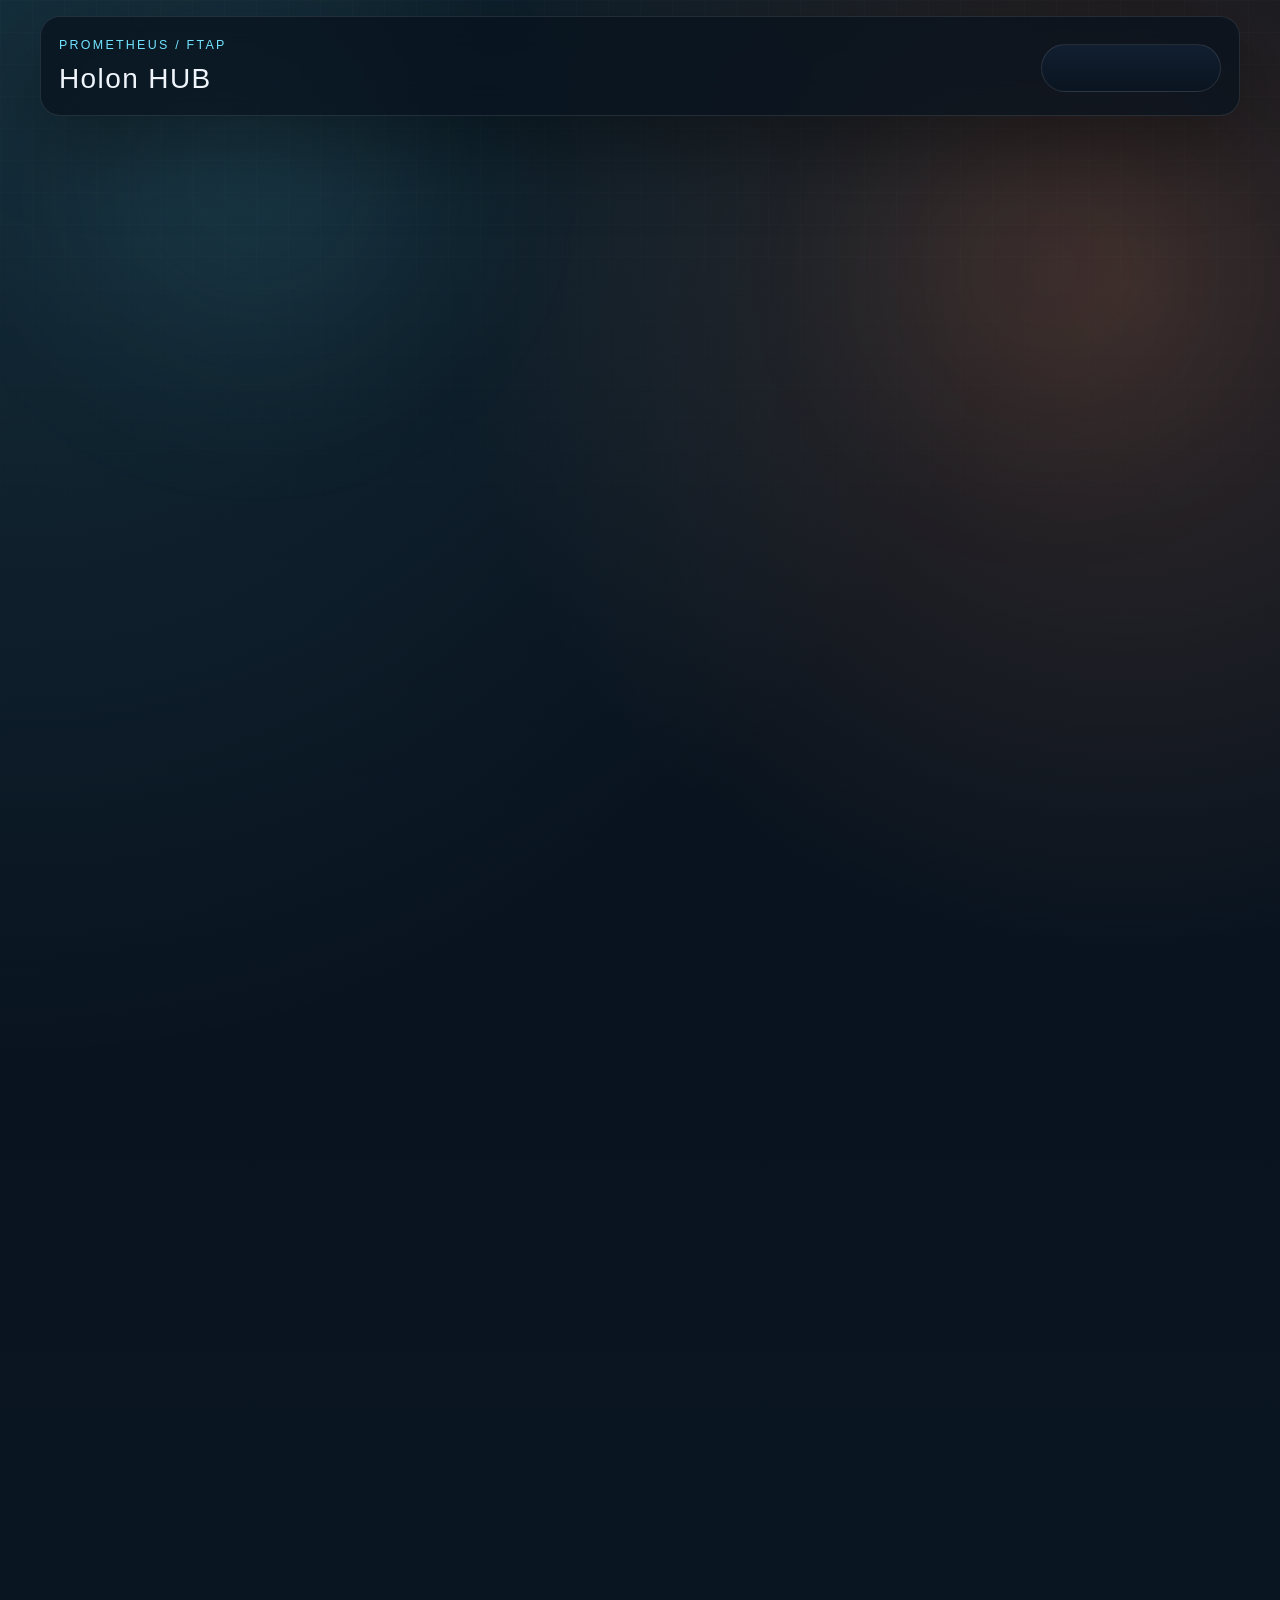
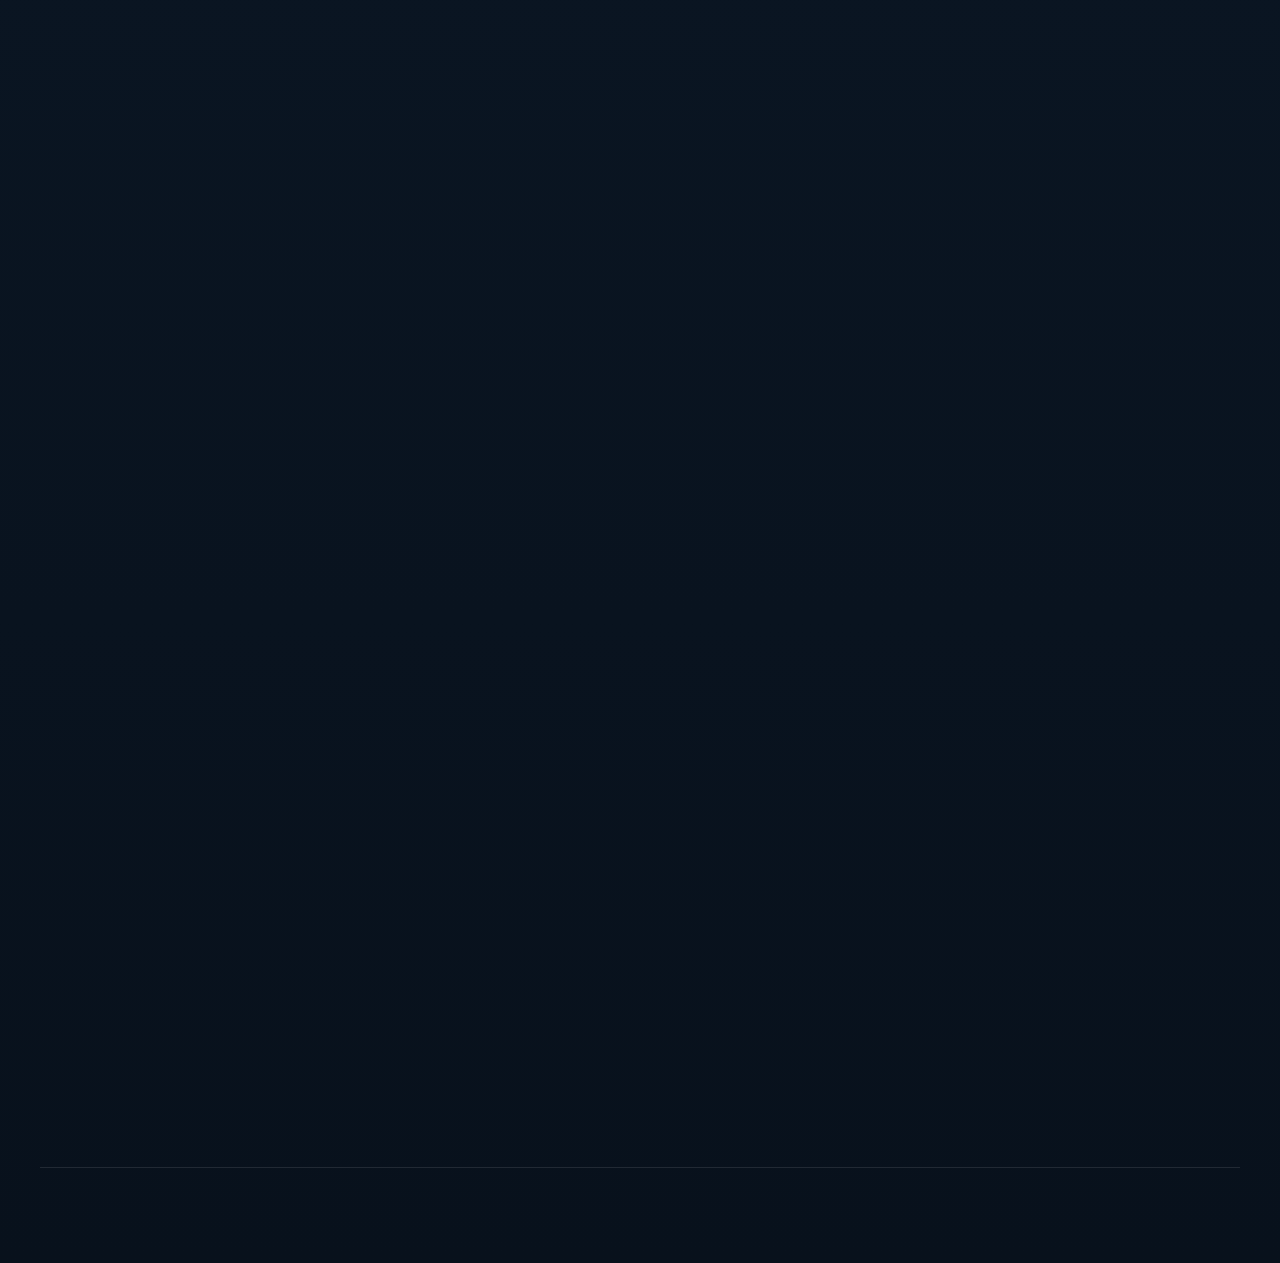
==== commit a1bb4feb: "Update index.html" ====
--- a/docs/index.html
+++ b/docs/index.html
@@ -25,7 +25,12 @@
             </a>
 
             <nav class="main-nav" aria-label="Primary">
+                <a href="#portal" data-nav="portal"></a>
                 <a href="#overview" data-nav="overview"></a>
+                <a href="#guide" data-nav="guide"></a>
+                <a href="#tutorials" data-nav="tutorials"></a>
+                <a href="#piano-guide" data-nav="pianoGuide"></a>
+                <a href="#access" data-nav="access"></a>
                 <a href="#systems" data-nav="systems"></a>
                 <a href="#interface" data-nav="interface"></a>
                 <a href="#converter" data-nav="converter"></a>
@@ -68,6 +73,10 @@
                 </aside>
             </section>
 
+            <section id="portal" class="section reveal">
+                <div class="portal-grid" id="portal-grid"></div>
+            </section>
+
             <section id="overview" class="section reveal">
                 <div class="section-head">
                     <p class="section-kicker" id="overview-kicker"></p>
@@ -82,6 +91,86 @@
                     <aside class="glass-card detail-card">
                         <dl class="detail-list" id="detail-list"></dl>
                     </aside>
+                </div>
+            </section>
+
+            <section id="guide" class="section reveal">
+                <div class="section-head">
+                    <p class="section-kicker" id="guide-kicker"></p>
+                    <h2 class="section-title" id="guide-title"></h2>
+                    <p class="section-body" id="guide-body"></p>
+                </div>
+
+                <div class="guide-grid">
+                    <article class="glass-card">
+                        <h3 class="system-title" id="guide-about-title"></h3>
+                        <p class="system-body" id="guide-about-body"></p>
+                    </article>
+
+                    <article class="glass-card">
+                        <h3 class="system-title" id="guide-steps-title"></h3>
+                        <div class="stack-list" id="guide-steps-list"></div>
+                    </article>
+
+                    <article class="glass-card">
+                        <h3 class="system-title" id="guide-rules-title"></h3>
+                        <div class="stack-list" id="guide-rules-list"></div>
+                    </article>
+                </div>
+            </section>
+
+            <section id="tutorials" class="section reveal">
+                <div class="section-head">
+                    <p class="section-kicker" id="tutorials-kicker"></p>
+                    <h2 class="section-title" id="tutorials-title"></h2>
+                    <p class="section-body" id="tutorials-body"></p>
+                </div>
+
+                <div class="tutorial-grid" id="tutorial-grid"></div>
+            </section>
+
+            <section id="piano-guide" class="section reveal">
+                <div class="section-head">
+                    <p class="section-kicker" id="piano-guide-kicker"></p>
+                    <h2 class="section-title" id="piano-guide-title"></h2>
+                    <p class="section-body" id="piano-guide-subtitle"></p>
+                </div>
+
+                <div class="piano-guide-shell glass-card">
+                    <div class="piano-guide-meta">
+                        <span class="interface-badge" id="piano-guide-updated"></span>
+                    </div>
+                    <p class="system-body piano-guide-intro" id="piano-guide-intro"></p>
+                    <div class="piano-guide-grid" id="piano-guide-grid"></div>
+                </div>
+            </section>
+
+            <section id="access" class="section reveal">
+                <div class="section-head">
+                    <p class="section-kicker" id="access-kicker"></p>
+                    <h2 class="section-title" id="access-title"></h2>
+                    <p class="section-body" id="access-body"></p>
+                </div>
+
+                <div class="access-grid">
+                    <article class="glass-card access-card">
+                        <div class="access-head">
+                            <h3 class="system-title" id="script-title"></h3>
+                            <span class="interface-badge" id="script-badge"></span>
+                        </div>
+                        <p class="system-body" id="script-body"></p>
+                        <pre class="snippet-box" id="script-code"></pre>
+                    </article>
+
+                    <article class="glass-card access-card">
+                        <div class="access-head">
+                            <h3 class="system-title" id="key-title"></h3>
+                            <span class="interface-badge" id="key-badge"></span>
+                        </div>
+                        <p class="system-body" id="key-body"></p>
+                        <div class="stack-list" id="key-list"></div>
+                        <pre class="snippet-box" id="key-code"></pre>
+                    </article>
                 </div>
             </section>
 
@@ -172,6 +261,7 @@
     </div>
 
     <script src="content.js"></script>
+    <script src="piano-guide-content.js"></script>
     <script src="app.js"></script>
 </body>
 </html>
--- a/docs/styles.css
+++ b/docs/styles.css
@@ -402,6 +402,73 @@
     gap: 18px;
 }
 
+.converter-layout {
+    display: grid;
+    grid-template-columns: minmax(0, 1.05fr) minmax(320px, 0.95fr);
+    gap: 18px;
+}
+
+.converter-card {
+    display: grid;
+    gap: 18px;
+}
+
+.converter-form-grid {
+    display: grid;
+    grid-template-columns: repeat(3, minmax(0, 1fr));
+    gap: 14px;
+}
+
+.field {
+    display: grid;
+    gap: 8px;
+}
+
+.field-label {
+    color: var(--muted);
+    font-size: 0.9rem;
+}
+
+.field input,
+.field select {
+    width: 100%;
+    border: 1px solid var(--line);
+    border-radius: 14px;
+    background: rgba(255, 255, 255, 0.04);
+    color: var(--text);
+    padding: 12px 14px;
+    outline: none;
+}
+
+.field input[type="file"] {
+    padding: 10px 12px;
+}
+
+.converter-actions {
+    margin: 0;
+}
+
+.converter-hint {
+    margin: 0;
+    color: var(--muted);
+}
+
+.converter-output {
+    min-height: 280px;
+    max-height: 520px;
+    overflow: auto;
+    margin: 0;
+    padding: 16px;
+    border-radius: 16px;
+    border: 1px solid rgba(255, 255, 255, 0.05);
+    background: rgba(4, 10, 17, 0.68);
+    color: #dff8ff;
+    font-size: 0.9rem;
+    line-height: 1.5;
+    white-space: pre-wrap;
+    word-break: break-word;
+}
+
 .narrative-card {
     display: flex;
     align-items: center;
@@ -581,6 +648,7 @@
 @media (max-width: 1040px) {
     .hero,
     .overview-layout,
+    .converter-layout,
     .systems-grid,
     .locale-grid {
         grid-template-columns: 1fr;
@@ -619,6 +687,7 @@
     }
 
     .stats-grid,
+    .converter-form-grid,
     .tab-grid {
         grid-template-columns: repeat(2, minmax(0, 1fr));
     }
@@ -639,6 +708,7 @@
 
     .cta-row,
     .stats-grid,
+    .converter-form-grid,
     .tab-grid {
         grid-template-columns: 1fr;
     }
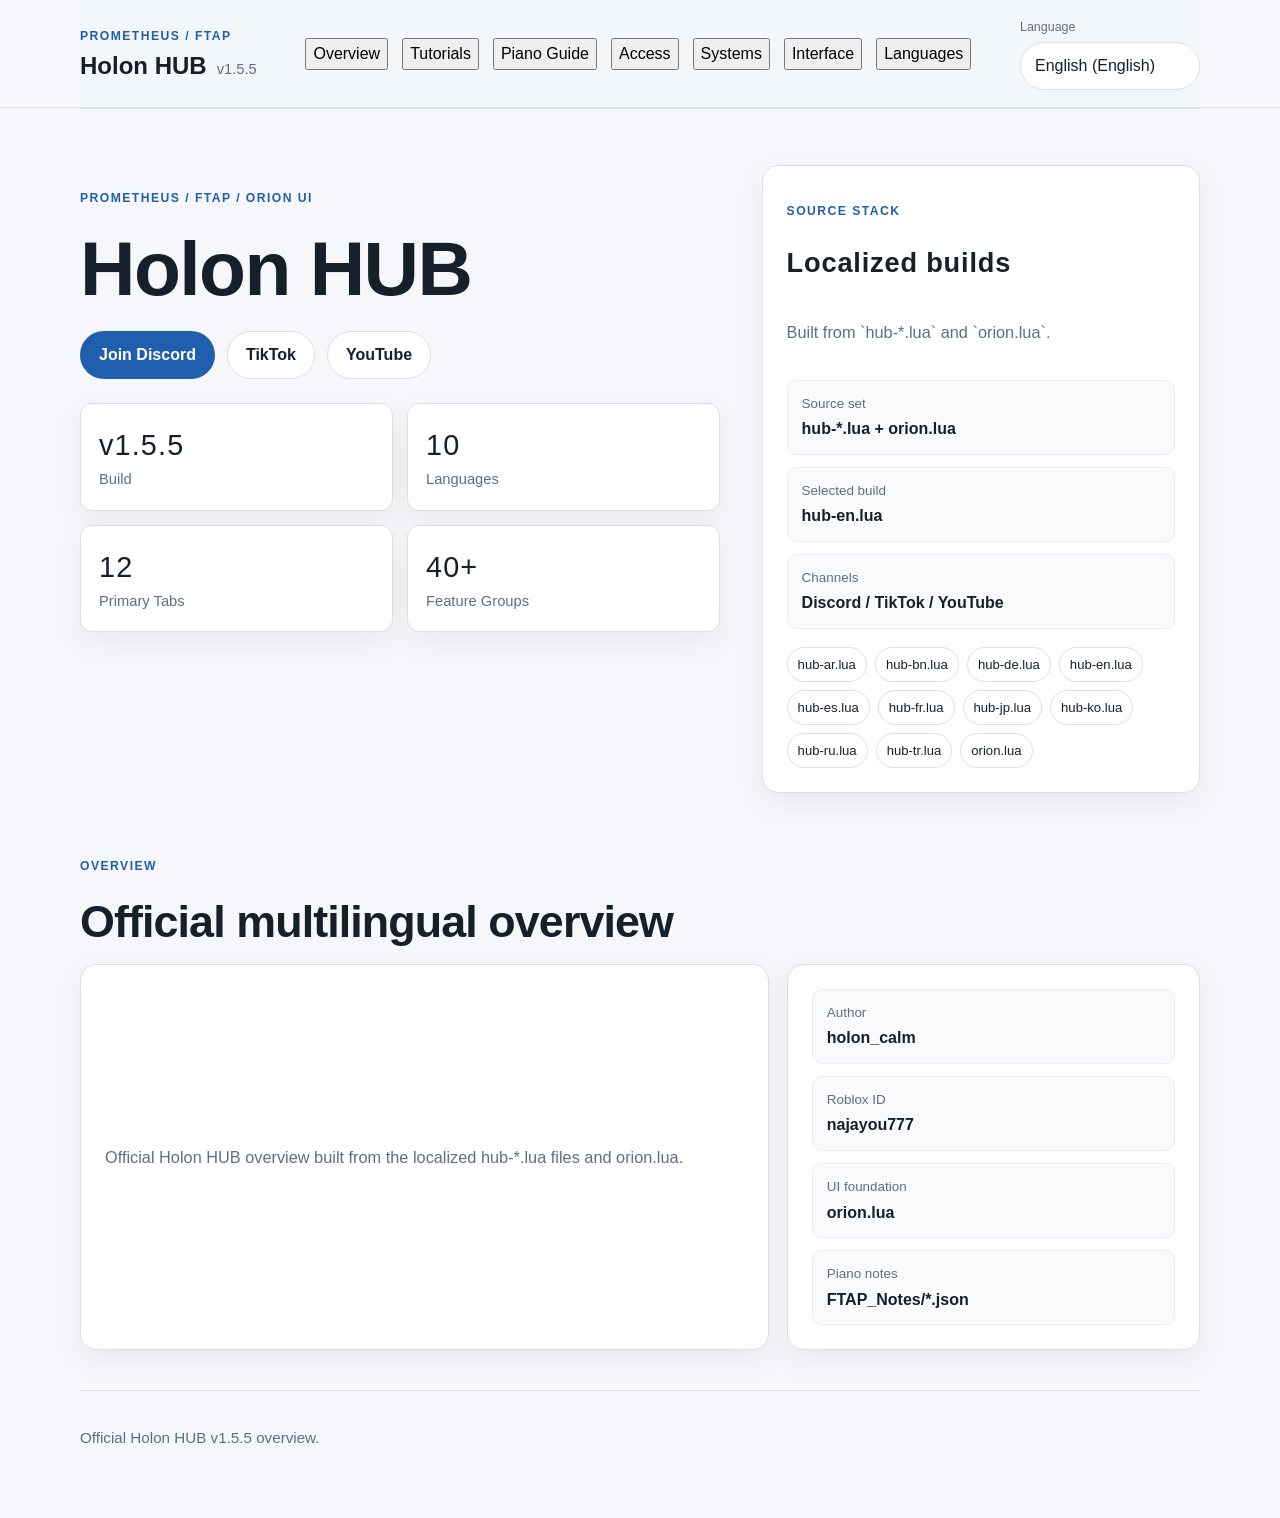
==== commit 25e0f1b8: "Update index.html" ====
--- a/docs/index.html
+++ b/docs/index.html
@@ -24,17 +24,16 @@
                 </span>
             </a>
 
-            <nav class="main-nav" aria-label="Primary">
-                <a href="#portal" data-nav="portal"></a>
-                <a href="#overview" data-nav="overview"></a>
-                <a href="#guide" data-nav="guide"></a>
-                <a href="#tutorials" data-nav="tutorials"></a>
-                <a href="#piano-guide" data-nav="pianoGuide"></a>
-                <a href="#access" data-nav="access"></a>
-                <a href="#systems" data-nav="systems"></a>
-                <a href="#interface" data-nav="interface"></a>
-                <a href="#converter" data-nav="converter"></a>
-                <a href="#languages" data-nav="languages"></a>
+            <nav class="main-nav" aria-label="Primary" role="tablist">
+                <button type="button" role="tab" aria-controls="portal" data-nav="portal"></button>
+                <button type="button" role="tab" aria-controls="overview" data-nav="overview"></button>
+                <button type="button" role="tab" aria-controls="guide" data-nav="guide"></button>
+                <button type="button" role="tab" aria-controls="tutorials" data-nav="tutorials"></button>
+                <button type="button" role="tab" aria-controls="piano-guide" data-nav="pianoGuide"></button>
+                <button type="button" role="tab" aria-controls="access" data-nav="access"></button>
+                <button type="button" role="tab" aria-controls="systems" data-nav="systems"></button>
+                <button type="button" role="tab" aria-controls="interface" data-nav="interface"></button>
+                <button type="button" role="tab" aria-controls="languages" data-nav="languages"></button>
             </nav>
 
             <label class="locale-control" for="locale-select">
@@ -73,11 +72,11 @@
                 </aside>
             </section>
 
-            <section id="portal" class="section reveal">
+            <section id="portal" class="section reveal" role="tabpanel">
                 <div class="portal-grid" id="portal-grid"></div>
             </section>
 
-            <section id="overview" class="section reveal">
+            <section id="overview" class="section reveal" role="tabpanel">
                 <div class="section-head">
                     <p class="section-kicker" id="overview-kicker"></p>
                     <h2 class="section-title" id="overview-title"></h2>
@@ -94,7 +93,7 @@
                 </div>
             </section>
 
-            <section id="guide" class="section reveal">
+            <section id="guide" class="section reveal" role="tabpanel">
                 <div class="section-head">
                     <p class="section-kicker" id="guide-kicker"></p>
                     <h2 class="section-title" id="guide-title"></h2>
@@ -119,7 +118,7 @@
                 </div>
             </section>
 
-            <section id="tutorials" class="section reveal">
+            <section id="tutorials" class="section reveal" role="tabpanel">
                 <div class="section-head">
                     <p class="section-kicker" id="tutorials-kicker"></p>
                     <h2 class="section-title" id="tutorials-title"></h2>
@@ -129,7 +128,7 @@
                 <div class="tutorial-grid" id="tutorial-grid"></div>
             </section>
 
-            <section id="piano-guide" class="section reveal">
+            <section id="piano-guide" class="section reveal" role="tabpanel">
                 <div class="section-head">
                     <p class="section-kicker" id="piano-guide-kicker"></p>
                     <h2 class="section-title" id="piano-guide-title"></h2>
@@ -143,9 +142,52 @@
                     <p class="system-body piano-guide-intro" id="piano-guide-intro"></p>
                     <div class="piano-guide-grid" id="piano-guide-grid"></div>
                 </div>
-            </section>
-
-            <section id="access" class="section reveal">
+                <div id="converter" class="subsection converter-embed">
+                    <div class="section-head">
+                    <p class="section-kicker" id="converter-kicker"></p>
+                    <h2 class="section-title" id="converter-title"></h2>
+                    <p class="section-body" id="converter-body"></p>
+                    </div>
+
+                    <div class="converter-layout">
+                        <article class="glass-card converter-card">
+                            <div class="converter-form-grid">
+                                <label class="field">
+                                    <span class="field-label" id="converter-file-label"></span>
+                                    <input id="midi-file" type="file" accept=".mid,.midi,audio/midi,audio/x-midi">
+                                </label>
+
+                                <label class="field">
+                                    <span class="field-label" id="converter-interval-label"></span>
+                                    <input id="min-interval" type="number" min="0" max="5" step="0.01" value="0.05">
+                                </label>
+
+                                <label class="field">
+                                    <span class="field-label" id="converter-mode-label"></span>
+                                    <select id="chord-mode">
+                                        <option value="highest">highest</option>
+                                        <option value="lowest">lowest</option>
+                                    </select>
+                                </label>
+                            </div>
+
+                            <div class="cta-row converter-actions">
+                                <button class="button button-primary" id="convert-midi" type="button"></button>
+                                <button class="button button-secondary" id="download-json" type="button" disabled></button>
+                            </div>
+
+                            <p class="converter-hint" id="converter-hint"></p>
+                        </article>
+
+                        <aside class="glass-card converter-card">
+                            <dl class="snapshot-list" id="converter-stats"></dl>
+                            <pre class="converter-output" id="converter-output"></pre>
+                        </aside>
+                    </div>
+                </div>
+            </section>
+
+            <section id="access" class="section reveal" role="tabpanel">
                 <div class="section-head">
                     <p class="section-kicker" id="access-kicker"></p>
                     <h2 class="section-title" id="access-title"></h2>
@@ -174,7 +216,7 @@
                 </div>
             </section>
 
-            <section id="systems" class="section reveal">
+            <section id="systems" class="section reveal" role="tabpanel">
                 <div class="section-head">
                     <p class="section-kicker" id="systems-kicker"></p>
                     <h2 class="section-title" id="systems-title"></h2>
@@ -184,7 +226,7 @@
                 <div class="systems-grid" id="systems-grid"></div>
             </section>
 
-            <section id="interface" class="section reveal">
+            <section id="interface" class="section reveal" role="tabpanel">
                 <div class="section-head">
                     <p class="section-kicker" id="interface-kicker"></p>
                     <h2 class="section-title" id="interface-title"></h2>
@@ -200,51 +242,7 @@
                 </div>
             </section>
 
-            <section id="converter" class="section reveal">
-                <div class="section-head">
-                    <p class="section-kicker" id="converter-kicker"></p>
-                    <h2 class="section-title" id="converter-title"></h2>
-                    <p class="section-body" id="converter-body"></p>
-                </div>
-
-                <div class="converter-layout">
-                    <article class="glass-card converter-card">
-                        <div class="converter-form-grid">
-                            <label class="field">
-                                <span class="field-label" id="converter-file-label"></span>
-                                <input id="midi-file" type="file" accept=".mid,.midi,audio/midi,audio/x-midi">
-                            </label>
-
-                            <label class="field">
-                                <span class="field-label" id="converter-interval-label"></span>
-                                <input id="min-interval" type="number" min="0" max="5" step="0.01" value="0.05">
-                            </label>
-
-                            <label class="field">
-                                <span class="field-label" id="converter-mode-label"></span>
-                                <select id="chord-mode">
-                                    <option value="highest">highest</option>
-                                    <option value="lowest">lowest</option>
-                                </select>
-                            </label>
-                        </div>
-
-                        <div class="cta-row converter-actions">
-                            <button class="button button-primary" id="convert-midi" type="button"></button>
-                            <button class="button button-secondary" id="download-json" type="button" disabled></button>
-                        </div>
-
-                        <p class="converter-hint" id="converter-hint"></p>
-                    </article>
-
-                    <aside class="glass-card converter-card">
-                        <dl class="snapshot-list" id="converter-stats"></dl>
-                        <pre class="converter-output" id="converter-output"></pre>
-                    </aside>
-                </div>
-            </section>
-
-            <section id="languages" class="section reveal">
+            <section id="languages" class="section reveal" role="tabpanel">
                 <div class="section-head">
                     <p class="section-kicker" id="languages-kicker"></p>
                     <h2 class="section-title" id="languages-title"></h2>
--- a/docs/styles.css
+++ b/docs/styles.css
@@ -1,23 +1,23 @@
 :root {
-    --bg: #08111c;
-    --bg-strong: #0d1725;
-    --surface: rgba(14, 26, 42, 0.74);
-    --surface-strong: rgba(17, 32, 50, 0.94);
-    --surface-soft: rgba(255, 255, 255, 0.04);
-    --line: rgba(255, 255, 255, 0.1);
-    --text: #eff5fb;
-    --muted: #9aaec2;
-    --accent: #71e3ff;
-    --accent-strong: #15b8ea;
-    --accent-warm: #ff9868;
-    --success: #89ffb7;
-    --shadow: 0 32px 80px rgba(0, 0, 0, 0.35);
-    --radius-lg: 28px;
-    --radius-md: 18px;
-    --radius-sm: 12px;
-    --font-display: "Avenir Next Condensed", "Futura", "Trebuchet MS", sans-serif;
-    --font-body: "Avenir Next", "Noto Sans JP", "Hiragino Sans", "Segoe UI", sans-serif;
-    color-scheme: dark;
+    --bg: #f5f7fa;
+    --bg-strong: #ffffff;
+    --surface: #ffffff;
+    --surface-strong: #ffffff;
+    --surface-soft: #f8fafc;
+    --line: #d8e0e8;
+    --text: #15202b;
+    --muted: #5f6f82;
+    --accent: #1f5fae;
+    --accent-strong: #184c8a;
+    --accent-warm: #1f5fae;
+    --success: #13795b;
+    --shadow: 0 10px 30px rgba(15, 23, 42, 0.06);
+    --radius-lg: 16px;
+    --radius-md: 12px;
+    --radius-sm: 10px;
+    --font-display: "Noto Sans JP", "Hiragino Sans", "Yu Gothic", sans-serif;
+    --font-body: "Noto Sans JP", "Hiragino Sans", "Yu Gothic", "Segoe UI", sans-serif;
+    color-scheme: light;
 }
 
 * {
@@ -31,10 +31,7 @@
 body {
     margin: 0;
     min-height: 100vh;
-    background:
-        radial-gradient(circle at top left, rgba(113, 227, 255, 0.14), transparent 34%),
-        radial-gradient(circle at 88% 10%, rgba(255, 152, 104, 0.18), transparent 24%),
-        linear-gradient(180deg, #06101a 0%, #0a1522 55%, #08111c 100%);
+    background: var(--bg);
     color: var(--text);
     font-family: var(--font-body);
     line-height: 1.6;
@@ -54,61 +51,40 @@
 .site-shell {
     position: relative;
     isolation: isolate;
-    width: min(1200px, calc(100vw - 32px));
+    width: min(1120px, calc(100vw - 40px));
     margin: 0 auto;
-    padding-bottom: 48px;
+    padding-bottom: 40px;
 }
 
 .bg-orb,
 .bg-grid {
-    position: fixed;
-    inset: 0;
-    pointer-events: none;
-    z-index: -2;
-}
-
-.bg-orb {
-    filter: blur(90px);
-    opacity: 0.62;
-}
-
-.orb-one {
-    background: radial-gradient(circle at 20% 20%, rgba(113, 227, 255, 0.22), transparent 20%);
-}
-
-.orb-two {
-    background: radial-gradient(circle at 82% 30%, rgba(255, 152, 104, 0.18), transparent 19%);
-}
-
-.bg-grid {
-    z-index: -1;
-    background-image:
-        linear-gradient(rgba(255, 255, 255, 0.02) 1px, transparent 1px),
-        linear-gradient(90deg, rgba(255, 255, 255, 0.02) 1px, transparent 1px);
-    background-size: 32px 32px;
-    mask-image: linear-gradient(180deg, rgba(0, 0, 0, 0.75), transparent 92%);
+    display: none;
 }
 
 .site-header {
     position: sticky;
-    top: 16px;
+    top: 0;
     z-index: 20;
     display: flex;
     align-items: center;
     justify-content: space-between;
     gap: 24px;
-    margin-top: 16px;
-    padding: 14px 18px;
-    background: rgba(8, 17, 28, 0.72);
-    border: 1px solid var(--line);
-    border-radius: 20px;
-    backdrop-filter: blur(18px);
-    box-shadow: var(--shadow);
-}
-
-.brand {
-    text-decoration: none;
-    min-width: 0;
+    margin-top: 0;
+    padding: 18px 0;
+    background: rgba(245, 247, 250, 0.94);
+    border-bottom: 1px solid var(--line);
+    border-radius: 0;
+    backdrop-filter: blur(10px);
+    box-shadow: none;
+}
+
+.site-header::before {
+    content: "";
+    position: absolute;
+    inset: 0 calc((100vw - min(1120px, calc(100vw - 40px))) / -2);
+    background: rgba(245, 247, 250, 0.94);
+    border-bottom: 1px solid var(--line);
+    z-index: -1;
 }
 
 .brand-meta,
@@ -116,10 +92,16 @@
 .section-kicker,
 .panel-kicker {
     display: inline-block;
-    font-size: 0.78rem;
-    letter-spacing: 0.18em;
+    font-size: 0.76rem;
+    letter-spacing: 0.12em;
     text-transform: uppercase;
     color: var(--accent);
+    font-weight: 700;
+}
+
+.brand {
+    text-decoration: none;
+    min-width: 0;
 }
 
 .brand-line {
@@ -131,32 +113,33 @@
 
 .brand-name {
     font-family: var(--font-display);
-    font-size: 1.75rem;
-    letter-spacing: 0.05em;
+    font-size: 1.5rem;
+    letter-spacing: 0;
+    font-weight: 700;
 }
 
 .brand-version {
     color: var(--muted);
-    font-size: 0.95rem;
+    font-size: 0.92rem;
 }
 
 .main-nav {
     display: flex;
     align-items: center;
-    gap: 16px;
+    gap: 14px;
     flex-wrap: wrap;
 }
 
 .main-nav a {
     color: var(--muted);
     text-decoration: none;
-    font-size: 0.95rem;
+    font-size: 0.92rem;
     transition: color 0.2s ease;
 }
 
 .main-nav a:hover,
 .main-nav a:focus-visible {
-    color: var(--text);
+    color: var(--accent);
 }
 
 .locale-control {
@@ -175,7 +158,7 @@
     appearance: none;
     border: 1px solid var(--line);
     border-radius: 999px;
-    background: linear-gradient(180deg, rgba(18, 32, 50, 0.96), rgba(11, 21, 34, 0.96));
+    background: #fff;
     color: var(--text);
     padding: 10px 14px;
     outline: none;
@@ -184,13 +167,13 @@
 .hero {
     display: grid;
     grid-template-columns: minmax(0, 1.2fr) minmax(320px, 0.8fr);
-    gap: 28px;
+    gap: 24px;
     align-items: stretch;
-    padding: 72px 0 32px;
+    padding: 56px 0 24px;
 }
 
 .hero-copy {
-    padding: 34px 8px 8px;
+    padding: 12px 0 0;
 }
 
 .hero-title {
@@ -201,16 +184,17 @@
 
 .hero-title-main {
     font-family: var(--font-display);
-    font-size: clamp(3.5rem, 10vw, 6.5rem);
-    line-height: 0.92;
-    letter-spacing: 0.02em;
+    font-size: clamp(2.8rem, 8vw, 4.8rem);
+    line-height: 1;
+    letter-spacing: -0.02em;
+    font-weight: 700;
 }
 
 .hero-title-sub {
-    font-size: clamp(1.2rem, 3vw, 1.8rem);
-    color: var(--accent-warm);
-    font-weight: 700;
-    letter-spacing: 0.04em;
+    font-size: clamp(1.05rem, 2.5vw, 1.35rem);
+    color: var(--muted);
+    font-weight: 500;
+    letter-spacing: 0;
 }
 
 .hero-lead,
@@ -226,7 +210,7 @@
     display: flex;
     flex-wrap: wrap;
     gap: 12px;
-    margin: 28px 0 28px;
+    margin: 24px 0;
 }
 
 .button {
@@ -252,20 +236,20 @@
 }
 
 .button-primary {
-    background: linear-gradient(135deg, var(--accent), var(--accent-warm));
-    color: #07111b;
-    box-shadow: 0 16px 40px rgba(113, 227, 255, 0.22);
+    background: var(--accent);
+    color: #fff;
+    box-shadow: none;
 }
 
 .button-secondary {
     border-color: var(--line);
-    background: rgba(255, 255, 255, 0.03);
+    background: #fff;
     color: var(--text);
 }
 
 .button-secondary:hover,
 .button-secondary:focus-visible {
-    border-color: rgba(113, 227, 255, 0.45);
+    border-color: var(--accent);
 }
 
 .stats-grid {
@@ -280,7 +264,7 @@
 .system-card,
 .tab-card,
 .locale-card {
-    background: linear-gradient(180deg, rgba(17, 31, 49, 0.9), rgba(10, 18, 29, 0.88));
+    background: var(--surface);
     border: 1px solid var(--line);
     box-shadow: var(--shadow);
 }
@@ -306,7 +290,43 @@
 .glass-card {
     border-radius: var(--radius-lg);
     padding: 24px;
-    backdrop-filter: blur(18px);
+}
+
+.portal-grid,
+.guide-grid,
+.access-grid,
+.piano-guide-grid,
+.tutorial-grid {
+    display: grid;
+    gap: 18px;
+}
+
+.portal-grid {
+    grid-template-columns: repeat(4, minmax(0, 1fr));
+}
+
+.portal-card {
+    display: grid;
+    gap: 10px;
+    padding: 22px;
+}
+
+.portal-label {
+    color: var(--accent);
+    font-size: 0.78rem;
+    letter-spacing: 0.12em;
+    text-transform: uppercase;
+}
+
+.portal-title {
+    margin: 0;
+    font-size: 1.15rem;
+}
+
+.portal-body {
+    margin: 0;
+    color: var(--muted);
+    font-size: 0.95rem;
 }
 
 .hero-panel {
@@ -341,7 +361,7 @@
     padding: 12px 14px;
     border-radius: var(--radius-sm);
     background: var(--surface-soft);
-    border: 1px solid rgba(255, 255, 255, 0.04);
+    border: 1px solid #e7edf3;
 }
 
 .snapshot-list dt,
@@ -375,11 +395,11 @@
     padding: 6px 10px;
     font-size: 0.82rem;
     border: 1px solid var(--line);
-    background: rgba(255, 255, 255, 0.04);
+    background: #fff;
 }
 
 .section {
-    padding: 38px 0 18px;
+    padding: 28px 0 12px;
 }
 
 .section-head {
@@ -391,15 +411,168 @@
 .section-title {
     margin: 0;
     font-family: var(--font-display);
-    font-size: clamp(2rem, 4vw, 3.2rem);
-    line-height: 1;
-    letter-spacing: 0.03em;
+    font-size: clamp(1.8rem, 3.5vw, 2.8rem);
+    line-height: 1.1;
+    letter-spacing: -0.02em;
+    font-weight: 700;
 }
 
 .overview-layout {
     display: grid;
     grid-template-columns: minmax(0, 1.25fr) minmax(280px, 0.75fr);
     gap: 18px;
+}
+
+.guide-grid {
+    grid-template-columns: 1.05fr 1fr 1fr;
+}
+
+.tutorial-grid {
+    grid-template-columns: repeat(3, minmax(0, 1fr));
+}
+
+.tutorial-card {
+    display: grid;
+    gap: 12px;
+    padding: 22px;
+}
+
+.tutorial-head {
+    display: flex;
+    justify-content: space-between;
+    align-items: center;
+    gap: 10px;
+    flex-wrap: wrap;
+}
+
+.tutorial-title {
+    margin: 0;
+    font-size: 1.05rem;
+}
+
+.tutorial-link {
+    color: var(--accent);
+    text-decoration: none;
+    font-weight: 700;
+}
+
+.tutorial-link:hover,
+.tutorial-link:focus-visible {
+    text-decoration: underline;
+}
+
+.tutorial-status {
+    color: var(--muted);
+    font-size: 0.92rem;
+}
+
+.piano-guide-shell {
+    display: grid;
+    gap: 18px;
+}
+
+.piano-guide-meta {
+    display: flex;
+    justify-content: flex-end;
+}
+
+.piano-guide-intro {
+    margin: 0;
+}
+
+.piano-guide-grid {
+    grid-template-columns: repeat(2, minmax(0, 1fr));
+}
+
+.piano-guide-card {
+    display: grid;
+    gap: 12px;
+    padding: 20px;
+    border-radius: 14px;
+    background: var(--surface-soft);
+    border: 1px solid #e7edf3;
+}
+
+.piano-guide-card p {
+    margin: 0;
+    color: var(--muted);
+}
+
+.piano-guide-card ul,
+.piano-guide-card ol {
+    margin: 0;
+    padding-inline-start: 18px;
+    color: var(--muted);
+}
+
+.piano-guide-card li + li {
+    margin-top: 8px;
+}
+
+.piano-guide-note {
+    border-color: #cfe0f5;
+    background: #f4f8fd;
+}
+
+.piano-guide-image {
+    width: 100%;
+    display: block;
+    border-radius: 16px;
+    border: 1px solid #e2e8f0;
+}
+
+.piano-guide-caption {
+    font-size: 0.9rem;
+}
+
+.access-grid {
+    grid-template-columns: 1.1fr 0.9fr;
+}
+
+.access-card,
+.detail-card {
+    align-content: start;
+}
+
+.access-head {
+    display: flex;
+    justify-content: space-between;
+    align-items: center;
+    gap: 12px;
+    margin-bottom: 10px;
+    flex-wrap: wrap;
+}
+
+.stack-list {
+    display: grid;
+    gap: 10px;
+}
+
+.stack-item {
+    padding: 12px 14px;
+    border-radius: var(--radius-sm);
+    background: var(--surface-soft);
+    border: 1px solid #e7edf3;
+    color: var(--muted);
+}
+
+.stack-item-multiline {
+    white-space: pre-line;
+}
+
+.snippet-box {
+    min-height: 132px;
+    margin: 0;
+    padding: 16px;
+    border-radius: 16px;
+    background: #f8fafc;
+    border: 1px solid #e2e8f0;
+    color: #234;
+    overflow: auto;
+    white-space: pre-wrap;
+    word-break: break-word;
+    font-size: 0.9rem;
+    line-height: 1.55;
 }
 
 .converter-layout {
@@ -434,7 +607,7 @@
     width: 100%;
     border: 1px solid var(--line);
     border-radius: 14px;
-    background: rgba(255, 255, 255, 0.04);
+    background: #fff;
     color: var(--text);
     padding: 12px 14px;
     outline: none;
@@ -460,9 +633,9 @@
     margin: 0;
     padding: 16px;
     border-radius: 16px;
-    border: 1px solid rgba(255, 255, 255, 0.05);
-    background: rgba(4, 10, 17, 0.68);
-    color: #dff8ff;
+    border: 1px solid #e2e8f0;
+    background: #f8fafc;
+    color: #234;
     font-size: 0.9rem;
     line-height: 1.5;
     white-space: pre-wrap;
@@ -488,7 +661,7 @@
     display: grid;
     gap: 12px;
     padding: 22px;
-    border-radius: 22px;
+    border-radius: 16px;
 }
 
 .system-title {
@@ -538,7 +711,7 @@
 .tab-index {
     color: var(--accent);
     font-size: 0.85rem;
-    letter-spacing: 0.15em;
+    letter-spacing: 0.1em;
     text-transform: uppercase;
 }
 
@@ -559,7 +732,7 @@
     -webkit-appearance: none;
     width: 100%;
     text-align: start;
-    border-radius: 22px;
+    border-radius: 16px;
     padding: 20px;
     cursor: pointer;
     transition:
@@ -571,12 +744,12 @@
 .locale-card:hover,
 .locale-card:focus-visible {
     transform: translateY(-3px);
-    border-color: rgba(113, 227, 255, 0.5);
+    border-color: #aac6e8;
 }
 
 .locale-card.is-active {
-    border-color: rgba(113, 227, 255, 0.7);
-    background: linear-gradient(180deg, rgba(23, 45, 68, 0.94), rgba(9, 17, 27, 0.92));
+    border-color: var(--accent);
+    background: #f4f8fd;
 }
 
 .locale-head {
@@ -610,14 +783,14 @@
     padding: 20px 0 12px;
     border-top: 1px solid var(--line);
     color: var(--muted);
-    text-align: center;
+    text-align: left;
     font-size: 0.95rem;
 }
 
 .reveal {
     opacity: 0;
-    transform: translateY(28px);
-    transition: opacity 0.6s ease, transform 0.6s ease;
+    transform: translateY(16px);
+    transition: opacity 0.35s ease, transform 0.35s ease;
 }
 
 .reveal.is-visible {
@@ -647,7 +820,12 @@
 
 @media (max-width: 1040px) {
     .hero,
+    .portal-grid,
     .overview-layout,
+    .guide-grid,
+    .tutorial-grid,
+    .piano-guide-grid,
+    .access-grid,
     .converter-layout,
     .systems-grid,
     .locale-grid {
@@ -668,6 +846,11 @@
         position: static;
         flex-direction: column;
         align-items: stretch;
+        padding: 14px 0;
+    }
+
+    .site-header::before {
+        display: none;
     }
 
     .main-nav {
@@ -679,7 +862,7 @@
     }
 
     .hero {
-        padding-top: 34px;
+        padding-top: 28px;
     }
 
     .hero-copy {
@@ -688,6 +871,9 @@
 
     .stats-grid,
     .converter-form-grid,
+    .portal-grid,
+    .tutorial-grid,
+    .piano-guide-grid,
     .tab-grid {
         grid-template-columns: repeat(2, minmax(0, 1fr));
     }
@@ -709,6 +895,9 @@
     .cta-row,
     .stats-grid,
     .converter-form-grid,
+    .portal-grid,
+    .tutorial-grid,
+    .piano-guide-grid,
     .tab-grid {
         grid-template-columns: 1fr;
     }
